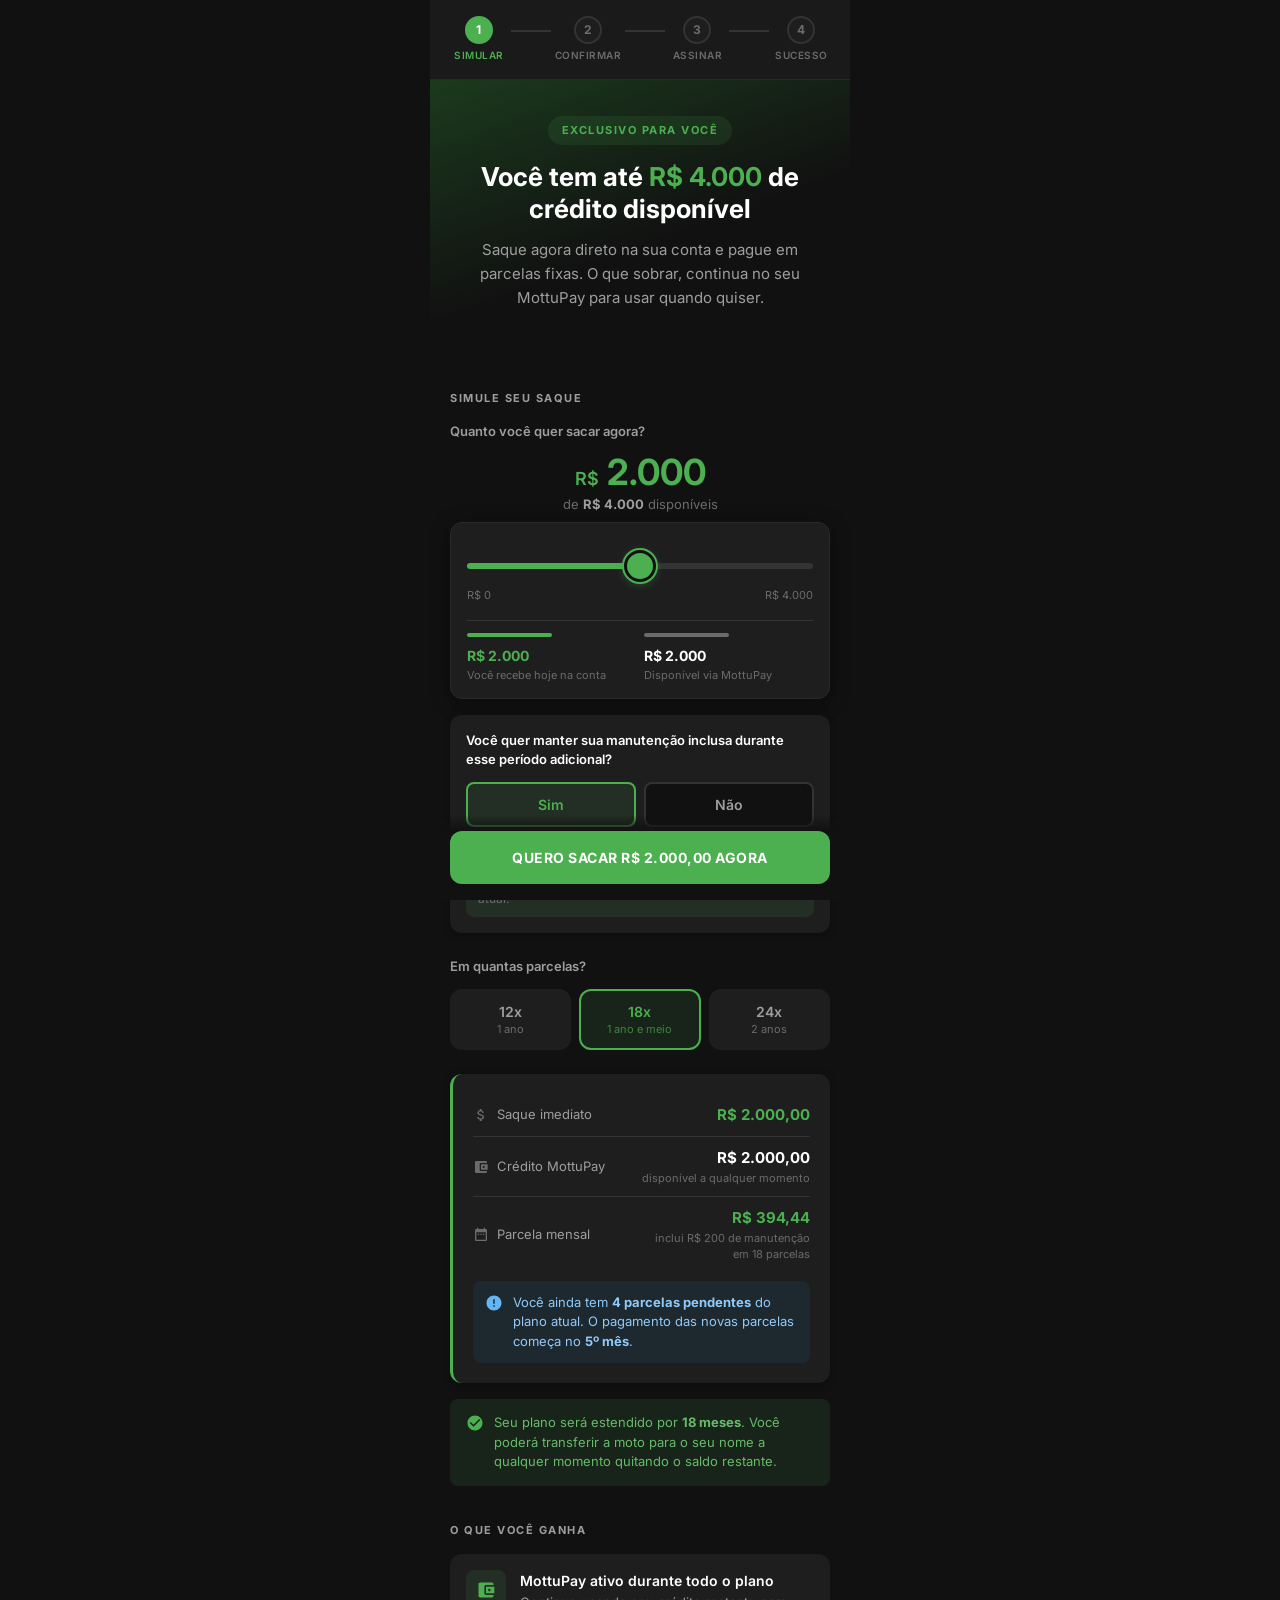
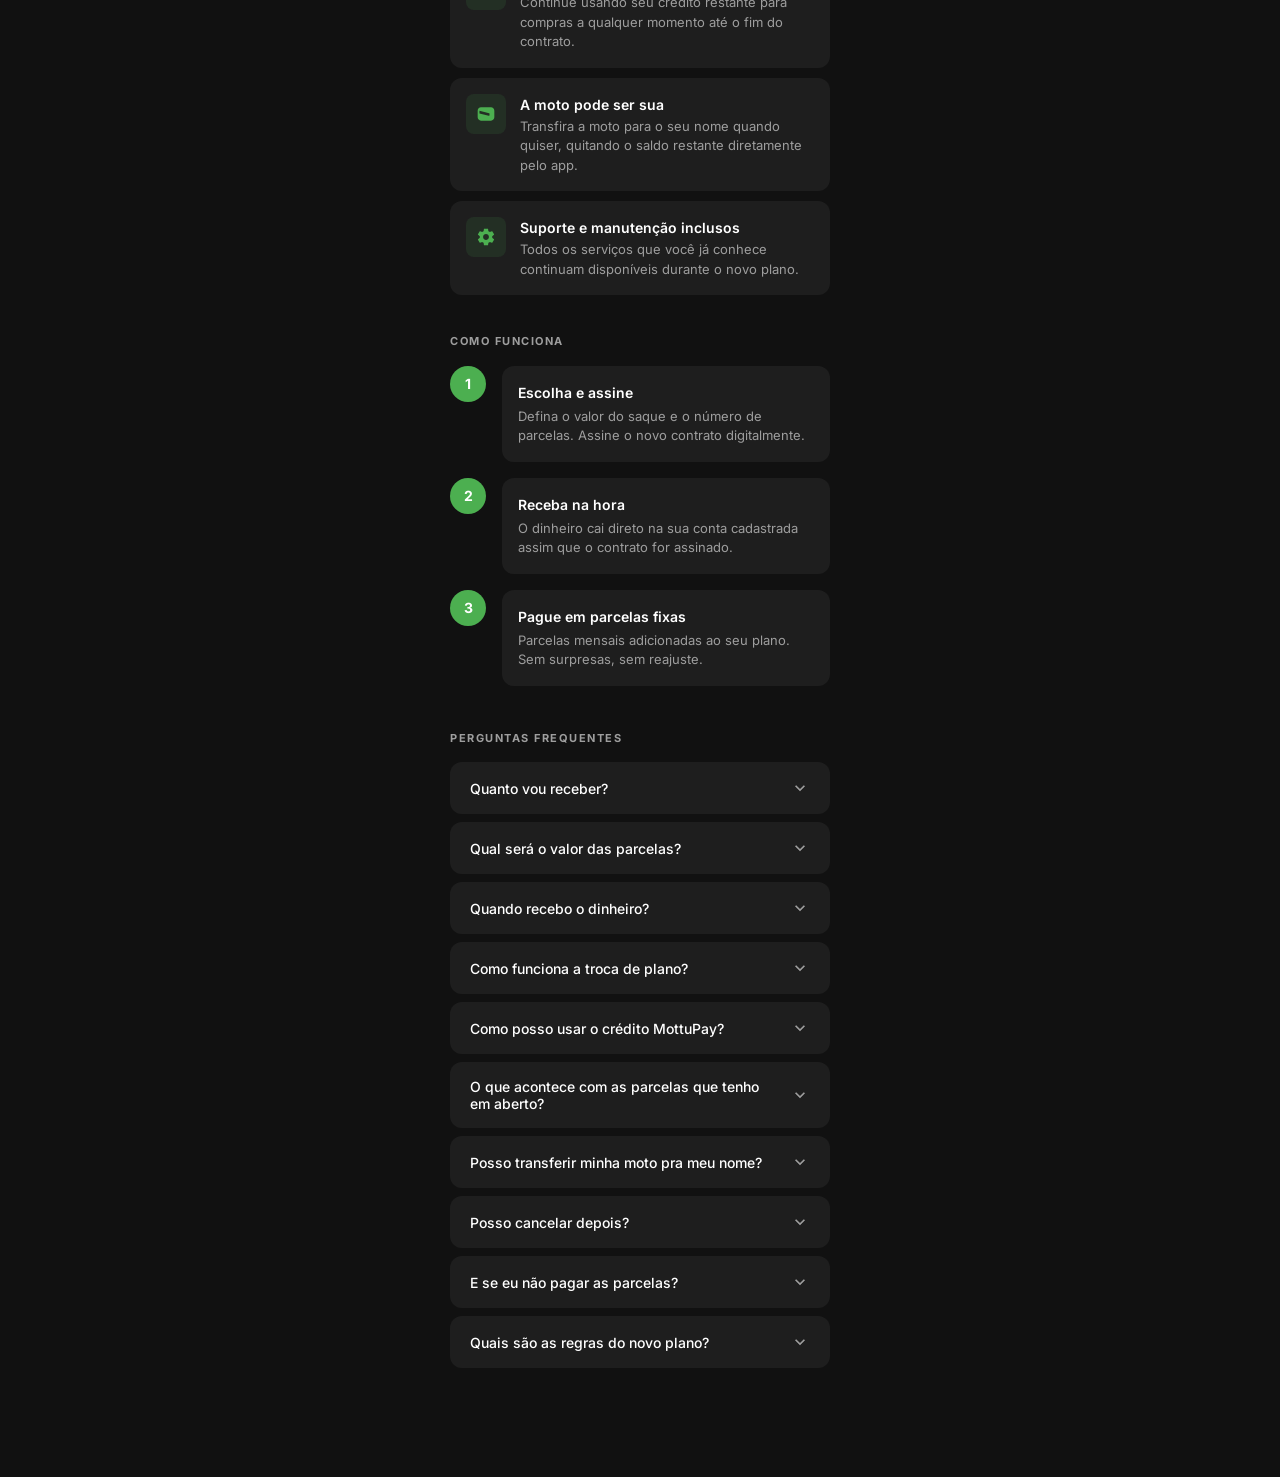
==== index.html @ fb208ec1 "Fix slider: allow up to R$4000, MottuPay floor at R$200 via max() https://claude.ai/code/session_01S" ====
<!DOCTYPE html>
<html lang="pt-BR">
<head>
  <meta charset="UTF-8">
  <meta name="viewport" content="width=device-width, initial-scale=1.0">
  <title>Mottu - Seu crédito disponível</title>
  <link rel="preconnect" href="https://fonts.googleapis.com">
  <link rel="preconnect" href="https://fonts.gstatic.com" crossorigin>
  <link href="https://fonts.googleapis.com/css2?family=Inter:wght@400;500;600;700&display=swap" rel="stylesheet">
  <link rel="stylesheet" href="css/styles.css">
</head>
<body>
  <div class="page-wrapper">

    <!-- Step Indicator -->
    <div class="step-indicator">
      <div class="step-indicator__item step-indicator__item--active">
        <div class="step-indicator__number">1</div>
        <div class="step-indicator__label">Simular</div>
      </div>
      <div class="step-indicator__line"></div>
      <div class="step-indicator__item">
        <div class="step-indicator__number">2</div>
        <div class="step-indicator__label">Confirmar</div>
      </div>
      <div class="step-indicator__line"></div>
      <div class="step-indicator__item">
        <div class="step-indicator__number">3</div>
        <div class="step-indicator__label">Assinar</div>
      </div>
      <div class="step-indicator__line"></div>
      <div class="step-indicator__item">
        <div class="step-indicator__number">4</div>
        <div class="step-indicator__label">Sucesso</div>
      </div>
    </div>

    <!-- Hero -->
    <section class="hero">
      <span class="hero__eyebrow">Exclusivo para você</span>
      <h1 class="hero__title">Você tem até <span class="text-green">R$ 4.000</span> de crédito disponível</h1>
      <p class="hero__subtitle">Saque agora direto na sua conta e pague em parcelas fixas. O que sobrar, continua no seu MottuPay para usar quando quiser.</p>
    </section>

    <!-- Simulator -->
    <section class="simulator">
      <div class="section-label">Simule seu saque</div>

      <!-- Amount Slider -->
      <div class="simulator__label">Quanto você quer sacar agora?</div>
      <div class="simulator__amount-display">
        <span class="simulator__amount-value"><small>R$</small> <span id="amountDisplay">2.000</span></span>
        <div class="simulator__total-credit">de <strong>R$ 4.000</strong> disponíveis</div>
      </div>

      <!-- Slider with shadow card -->
      <div class="slider-card">
        <div class="slider-container">
          <input type="range" class="slider" id="amountSlider" min="0" max="4000" step="100" value="2000">
        </div>
        <div class="slider-labels">
          <span>R$ 0</span>
          <span>R$ 4.000</span>
        </div>

        <!-- Split visualization -->
        <div class="slider-split">
          <div class="slider-split__left" id="sliderSplitLeft">
            <div class="slider-split__bar slider-split__bar--green" id="splitBarLeft" style="width: 50%"></div>
            <div class="slider-split__info">
              <span class="slider-split__value slider-split__value--green" id="splitLeftValue">R$ 2.000</span>
              <span class="slider-split__desc">Você recebe hoje na conta</span>
            </div>
          </div>
          <div class="slider-split__right" id="sliderSplitRight">
            <div class="slider-split__bar slider-split__bar--gray" id="splitBarRight" style="width: 50%"></div>
            <div class="slider-split__info">
              <span class="slider-split__value" id="splitRightValue">R$ 2.000</span>
              <span class="slider-split__desc">Disponível via MottuPay</span>
            </div>
          </div>
        </div>
      </div>

      <!-- Minimum amount warning -->
      <div class="min-amount-warning" id="minAmountWarning" style="display: none;">
        <svg viewBox="0 0 24 24"><path d="M1 21h22L12 2 1 21zm12-3h-2v-2h2v2zm0-4h-2v-4h2v4z"/></svg>
        <span>Você precisa sacar no mínimo R$ 1.000 para utilizar o crédito</span>
      </div>

      <!-- Maintenance Option -->
      <div class="maintenance-option">
        <div class="simulator__label">Você quer manter sua manutenção inclusa durante esse período adicional?</div>
        <div class="maintenance-toggle">
          <button class="maintenance-btn active" id="maintenanceYes" onclick="selectMaintenance(true)">Sim</button>
          <button class="maintenance-btn" id="maintenanceNo" onclick="selectMaintenance(false)">Não</button>
        </div>
        <div class="maintenance-info" id="maintenanceInfo">
          <span class="maintenance-info__cost">+ R$ 200,00/mês</span>
          <span class="maintenance-info__note">A manutenção será cobrada após o término do seu plano atual.</span>
        </div>
      </div>

      <!-- Term Selector -->
      <div class="simulator__label">Em quantas parcelas?</div>
      <div class="term-selector">
        <button class="term-option" data-months="12" onclick="selectTerm(this)">
          12x
          <span>1 ano</span>
        </button>
        <button class="term-option active" data-months="18" onclick="selectTerm(this)">
          18x
          <span>1 ano e meio</span>
        </button>
        <button class="term-option" data-months="24" onclick="selectTerm(this)">
          24x
          <span>2 anos</span>
        </button>
      </div>

      <!-- Result Card -->
      <div class="result-card">
        <div class="result-row">
          <span class="result-row__label">
            <svg viewBox="0 0 24 24"><path d="M11.8 10.9c-2.27-.59-3-1.2-3-2.15 0-1.09 1.01-1.85 2.7-1.85 1.78 0 2.44.85 2.5 2.1h2.21c-.07-1.72-1.12-3.3-3.21-3.81V3h-3v2.16c-1.94.42-3.5 1.68-3.5 3.61 0 2.31 1.91 3.46 4.7 4.13 2.5.6 3 1.48 3 2.41 0 .69-.49 1.79-2.7 1.79-2.06 0-2.87-.92-2.98-2.1h-2.2c.12 2.19 1.76 3.42 3.68 3.83V21h3v-2.15c1.95-.37 3.5-1.5 3.5-3.55 0-2.84-2.43-3.81-4.7-4.4z"/></svg>
            Saque imediato
          </span>
          <span class="result-row__value result-row__value--green" id="resultImmediate">R$ 2.000,00</span>
        </div>
        <div class="result-row">
          <span class="result-row__label">
            <svg viewBox="0 0 24 24"><path d="M21 18v1c0 1.1-.9 2-2 2H5c-1.11 0-2-.9-2-2V5c0-1.1.89-2 2-2h14c1.1 0 2 .9 2 2v1h-9c-1.11 0-2 .9-2 2v8c0 1.1.89 2 2 2h9zm-9-2h10V8H12v8zm4-2.5c-.83 0-1.5-.67-1.5-1.5s.67-1.5 1.5-1.5 1.5.67 1.5 1.5-.67 1.5-1.5 1.5z"/></svg>
            Crédito MottuPay
          </span>
          <span class="result-row__value" id="resultMottuPay">
            R$ 2.000,00
            <span class="result-row__sub">disponível a qualquer momento</span>
          </span>
        </div>
        <div class="result-row">
          <span class="result-row__label">
            <svg viewBox="0 0 24 24"><path d="M19 3h-1V1h-2v2H8V1H6v2H5c-1.1 0-2 .9-2 2v14c0 1.1.9 2 2 2h14c1.1 0 2-.9 2-2V5c0-1.1-.9-2-2-2zm0 16H5V8h14v11zM9 10H7v2h2v-2zm4 0h-2v2h2v-2zm4 0h-2v2h2v-2z"/></svg>
            Parcela mensal
          </span>
          <span class="result-row__value result-row__value--green" id="resultInstallment">
            R$ 144,44
            <span class="result-row__sub" id="resultTermLabel">em 18 parcelas</span>
          </span>
        </div>
        <div class="result-row result-row--info" id="pendingInstallmentsInfo">
          <svg viewBox="0 0 24 24"><path d="M12 2C6.48 2 2 6.48 2 12s4.48 10 10 10 10-4.48 10-10S17.52 2 12 2zm1 15h-2v-2h2v2zm0-4h-2V7h2v6z"/></svg>
          <span>Você ainda tem <strong>4 parcelas pendentes</strong> do plano atual. O pagamento das novas parcelas começa no <strong>5º mês</strong>.</span>
        </div>
      </div>

      <div class="note">
        <svg class="note__icon" viewBox="0 0 24 24"><path d="M12 2C6.48 2 2 6.48 2 12s4.48 10 10 10 10-4.48 10-10S17.52 2 12 2zm-2 15l-5-5 1.41-1.41L10 14.17l7.59-7.59L19 8l-9 9z"/></svg>
        <span class="note__text">Seu plano será estendido por <strong id="noteTermMonths">18 meses</strong>. Você poderá transferir a moto para o seu nome a qualquer momento quitando o saldo restante.</span>
      </div>
    </section>

    <!-- Benefits -->
    <section class="benefits">
      <div class="section-label">O que você ganha</div>

      <div class="benefit-card">
        <div class="benefit-card__icon">
          <svg viewBox="0 0 24 24"><path d="M21 18v1c0 1.1-.9 2-2 2H5c-1.11 0-2-.9-2-2V5c0-1.1.89-2 2-2h14c1.1 0 2 .9 2 2v1h-9c-1.11 0-2 .9-2 2v8c0 1.1.89 2 2 2h9zm-9-2h10V8H12v8zm4-2.5c-.83 0-1.5-.67-1.5-1.5s.67-1.5 1.5-1.5 1.5.67 1.5 1.5-.67 1.5-1.5 1.5z"/></svg>
        </div>
        <div class="benefit-card__text">
          <div class="benefit-card__title">MottuPay ativo durante todo o plano</div>
          <div class="benefit-card__description">Continue usando seu crédito restante para compras a qualquer momento até o fim do contrato.</div>
        </div>
      </div>

      <div class="benefit-card">
        <div class="benefit-card__icon">
          <svg viewBox="0 0 24 24"><path d="M18 4H6C3.79 4 2 5.79 2 8v8c0 2.21 1.79 4 4 4h12c2.21 0 4-1.79 4-4V8c0-2.21-1.79-4-4-4zm-1.86 9.77c-.24.2-.57.28-.88.22L4.15 11.25V8.11l11.53 2.93c.31.08.55.32.62.63s-.02.63-.16.85v.25z"/></svg>
        </div>
        <div class="benefit-card__text">
          <div class="benefit-card__title">A moto pode ser sua</div>
          <div class="benefit-card__description">Transfira a moto para o seu nome quando quiser, quitando o saldo restante diretamente pelo app.</div>
        </div>
      </div>

      <div class="benefit-card">
        <div class="benefit-card__icon">
          <svg viewBox="0 0 24 24"><path d="M19.43 12.98c.04-.32.07-.64.07-.98s-.03-.66-.07-.98l2.11-1.65c.19-.15.24-.42.12-.64l-2-3.46c-.12-.22-.39-.3-.61-.22l-2.49 1c-.52-.4-1.08-.73-1.69-.98l-.38-2.65C14.46 2.18 14.25 2 14 2h-4c-.25 0-.46.18-.49.42l-.38 2.65c-.61.25-1.17.59-1.69.98l-2.49-1c-.23-.09-.49 0-.61.22l-2 3.46c-.13.22-.07.49.12.64l2.11 1.65c-.04.32-.07.65-.07.98s.03.66.07.98l-2.11 1.65c-.19.15-.24.42-.12.64l2 3.46c.12.22.39.3.61.22l2.49-1c.52.4 1.08.73 1.69.98l.38 2.65c.03.24.24.42.49.42h4c.25 0 .46-.18.49-.42l.38-2.65c.61-.25 1.17-.59 1.69-.98l2.49 1c.23.09.49 0 .61-.22l2-3.46c.12-.22.07-.49-.12-.64l-2.11-1.65zM12 15.5c-1.93 0-3.5-1.57-3.5-3.5s1.57-3.5 3.5-3.5 3.5 1.57 3.5 3.5-1.57 3.5-3.5 3.5z"/></svg>
        </div>
        <div class="benefit-card__text">
          <div class="benefit-card__title">Suporte e manutenção inclusos</div>
          <div class="benefit-card__description">Todos os serviços que você já conhece continuam disponíveis durante o novo plano.</div>
        </div>
      </div>
    </section>

    <!-- How it works -->
    <section class="how-it-works">
      <div class="section-label">Como funciona</div>

      <div class="step">
        <div class="step__number">1</div>
        <div class="step__card">
          <div class="step__title">Escolha e assine</div>
          <div class="step__description">Defina o valor do saque e o número de parcelas. Assine o novo contrato digitalmente.</div>
        </div>
      </div>

      <div class="step">
        <div class="step__number">2</div>
        <div class="step__card">
          <div class="step__title">Receba na hora</div>
          <div class="step__description">O dinheiro cai direto na sua conta cadastrada assim que o contrato for assinado.</div>
        </div>
      </div>

      <div class="step">
        <div class="step__number">3</div>
        <div class="step__card">
          <div class="step__title">Pague em parcelas fixas</div>
          <div class="step__description">Parcelas mensais adicionadas ao seu plano. Sem surpresas, sem reajuste.</div>
        </div>
      </div>
    </section>

    <!-- FAQ -->
    <section class="faq">
      <div class="section-label">Perguntas frequentes</div>

      <div class="accordion-item">
        <button class="accordion-item__header" onclick="toggleAccordion(this)">
          <span>Quanto vou receber?</span>
          <svg class="accordion-item__chevron" viewBox="0 0 24 24"><path d="M7.41 8.59L12 13.17l4.59-4.58L18 10l-6 6-6-6z"/></svg>
        </button>
        <div class="accordion-item__body">
          <div class="accordion-item__content">
            O valor que você escolher no simulador acima será depositado imediatamente na sua conta pessoal cadastrada. Além disso, o crédito restante fica disponível no seu MottuPay para você usar quando precisar, até o fim do plano.
          </div>
        </div>
      </div>

      <div class="accordion-item">
        <button class="accordion-item__header" onclick="toggleAccordion(this)">
          <span>Qual será o valor das parcelas?</span>
          <svg class="accordion-item__chevron" viewBox="0 0 24 24"><path d="M7.41 8.59L12 13.17l4.59-4.58L18 10l-6 6-6-6z"/></svg>
        </button>
        <div class="accordion-item__body">
          <div class="accordion-item__content">
            Depende do valor sacado e do prazo escolhido. Para um saque de R$ 1.000, por exemplo:
            <table class="faq-table">
              <tr><td>12 parcelas</td><td>R$ 100,00/mês</td></tr>
              <tr><td>18 parcelas</td><td>R$ 72,22/mês</td></tr>
              <tr><td>24 parcelas</td><td>R$ 58,33/mês</td></tr>
            </table>
            O valor pode aumentar caso você realize compras adicionais pelo MottuPay.
          </div>
        </div>
      </div>

      <div class="accordion-item">
        <button class="accordion-item__header" onclick="toggleAccordion(this)">
          <span>Quando recebo o dinheiro?</span>
          <svg class="accordion-item__chevron" viewBox="0 0 24 24"><path d="M7.41 8.59L12 13.17l4.59-4.58L18 10l-6 6-6-6z"/></svg>
        </button>
        <div class="accordion-item__body">
          <div class="accordion-item__content">
            O valor do saque será depositado imediatamente, assim que você assinar o contrato. O crédito adicional do MottuPay estará disponível para uso conforme você precisar.
          </div>
        </div>
      </div>

      <div class="accordion-item">
        <button class="accordion-item__header" onclick="toggleAccordion(this)">
          <span>Como funciona a troca de plano?</span>
          <svg class="accordion-item__chevron" viewBox="0 0 24 24"><path d="M7.41 8.59L12 13.17l4.59-4.58L18 10l-6 6-6-6z"/></svg>
        </button>
        <div class="accordion-item__body">
          <div class="accordion-item__content">
            O processo tem três etapas: assinatura digital do contrato, depósito imediato do valor na sua conta e extensão automática do prazo do plano. A moto será transferida para o seu nome ao final de todas as parcelas.
          </div>
        </div>
      </div>

      <div class="accordion-item">
        <button class="accordion-item__header" onclick="toggleAccordion(this)">
          <span>Como posso usar o crédito MottuPay?</span>
          <svg class="accordion-item__chevron" viewBox="0 0 24 24"><path d="M7.41 8.59L12 13.17l4.59-4.58L18 10l-6 6-6-6z"/></svg>
        </button>
        <div class="accordion-item__body">
          <div class="accordion-item__content">
            Você poderá utilizar o crédito MottuPay restante após assinar o contrato. Os limites poderão ser ajustados conforme sua capacidade de pagamento.
          </div>
        </div>
      </div>

      <div class="accordion-item">
        <button class="accordion-item__header" onclick="toggleAccordion(this)">
          <span>O que acontece com as parcelas que tenho em aberto?</span>
          <svg class="accordion-item__chevron" viewBox="0 0 24 24"><path d="M7.41 8.59L12 13.17l4.59-4.58L18 10l-6 6-6-6z"/></svg>
        </button>
        <div class="accordion-item__body">
          <div class="accordion-item__content">
            Você ainda tem 4 parcelas em aberto. Os valores da sua parcela não mudam até você pagar essas quatro parcelas, após isso você começará a pagar o valor ilustrado em sua simulação.
          </div>
        </div>
      </div>

      <div class="accordion-item">
        <button class="accordion-item__header" onclick="toggleAccordion(this)">
          <span>Posso transferir minha moto pra meu nome?</span>
          <svg class="accordion-item__chevron" viewBox="0 0 24 24"><path d="M7.41 8.59L12 13.17l4.59-4.58L18 10l-6 6-6-6z"/></svg>
        </button>
        <div class="accordion-item__body">
          <div class="accordion-item__content">
            Depois que você finalizar seu plano, você pode transferir sua moto a qualquer momento, mediante pagamento antecipado de todos os débitos.
          </div>
        </div>
      </div>

      <div class="accordion-item">
        <button class="accordion-item__header" onclick="toggleAccordion(this)">
          <span>Posso cancelar depois?</span>
          <svg class="accordion-item__chevron" viewBox="0 0 24 24"><path d="M7.41 8.59L12 13.17l4.59-4.58L18 10l-6 6-6-6z"/></svg>
        </button>
        <div class="accordion-item__body">
          <div class="accordion-item__content">
            Não. Após receber o crédito, passa a valer a nova duração e formato do contrato.
          </div>
        </div>
      </div>

      <div class="accordion-item">
        <button class="accordion-item__header" onclick="toggleAccordion(this)">
          <span>E se eu não pagar as parcelas?</span>
          <svg class="accordion-item__chevron" viewBox="0 0 24 24"><path d="M7.41 8.59L12 13.17l4.59-4.58L18 10l-6 6-6-6z"/></svg>
        </button>
        <div class="accordion-item__body">
          <div class="accordion-item__content">
            A moto ficará sujeita a recolhimento e rescisão contratual, conforme ocorre em todos os planos.
          </div>
        </div>
      </div>

      <div class="accordion-item">
        <button class="accordion-item__header" onclick="toggleAccordion(this)">
          <span>Quais são as regras do novo plano?</span>
          <svg class="accordion-item__chevron" viewBox="0 0 24 24"><path d="M7.41 8.59L12 13.17l4.59-4.58L18 10l-6 6-6-6z"/></svg>
        </button>
        <div class="accordion-item__body">
          <div class="accordion-item__content">
            O novo plano segue as seguintes regras: pagamento mensal, a moto permanece no nome da Mottu e suporte, manutenção e demais produtos continuam disponíveis mediante aprovação e pagamento.
          </div>
        </div>
      </div>
    </section>

    <!-- Scroll sentinel for detecting bottom -->
    <div id="scrollSentinel" class="scroll-sentinel"></div>

    <!-- Extra space so last FAQ isn't hidden -->
    <div class="spacer-footer"></div>

    <!-- Footer CTA -->
    <div class="page-footer">
      <a href="pages/confirmation.html" class="btn btn--primary btn--disabled" id="ctaButton" onclick="return handleCtaClick(event)">
        Quero sacar R$ 2.000,00 agora
      </a>
    </div>

  </div>

  <script>
    // === Simulator Logic ===
    const MAX_CREDIT = 4000;
    const MIN_CREDIT_REMAINING = 200;
    const MIN_AMOUNT = 1000;
    const MAINTENANCE_COST = 200;

    // Multipliers: total repayment = withdraw * multiplier
    const MULTIPLIERS = { 12: 1.5, 18: 1.75, 24: 2.0 };

    const amountSlider = document.getElementById('amountSlider');
    const amountDisplay = document.getElementById('amountDisplay');
    const resultImmediate = document.getElementById('resultImmediate');
    const resultMottuPay = document.getElementById('resultMottuPay');
    const resultInstallment = document.getElementById('resultInstallment');
    const resultTermLabel = document.getElementById('resultTermLabel');
    const noteTermMonths = document.getElementById('noteTermMonths');
    const ctaButton = document.getElementById('ctaButton');
    const minAmountWarning = document.getElementById('minAmountWarning');
    const splitLeftValue = document.getElementById('splitLeftValue');
    const splitRightValue = document.getElementById('splitRightValue');
    const splitBarLeft = document.getElementById('splitBarLeft');
    const splitBarRight = document.getElementById('splitBarRight');

    let selectedMonths = 18;
    let maintenanceIncluded = true;
    let hasScrolledToBottom = false;

    function formatCurrency(value) {
      return 'R$ ' + value.toLocaleString('pt-BR', {
        minimumFractionDigits: 2,
        maximumFractionDigits: 2
      });
    }

    function formatDisplay(value) {
      return value.toLocaleString('pt-BR');
    }

    function calculateInstallment(amount, months) {
      const multiplier = MULTIPLIERS[months] || 1.75;
      const total = amount * multiplier;
      let installment = total / months;
      if (maintenanceIncluded) {
        installment += MAINTENANCE_COST;
      }
      return installment;
    }

    function updateSimulator() {
      const amount = parseInt(amountSlider.value);
      const remaining = Math.max(MAX_CREDIT - amount, MIN_CREDIT_REMAINING);
      const installment = calculateInstallment(amount, selectedMonths);
      const isBelowMin = amount < MIN_AMOUNT;

      // Update display
      amountDisplay.textContent = formatDisplay(amount);
      resultImmediate.textContent = formatCurrency(amount);

      // Split visualization
      const pctLeft = (amount / MAX_CREDIT) * 100;
      const pctRight = 100 - pctLeft;
      splitBarLeft.style.width = pctLeft + '%';
      splitBarRight.style.width = pctRight + '%';
      splitLeftValue.textContent = 'R$ ' + formatDisplay(amount);
      splitRightValue.textContent = 'R$ ' + formatDisplay(remaining);

      // MottuPay remaining
      if (remaining > 0) {
        resultMottuPay.innerHTML = formatCurrency(remaining) +
          '<span class="result-row__sub">disponível a qualquer momento</span>';
      } else {
        resultMottuPay.innerHTML = '—' +
          '<span class="result-row__sub">todo o crédito será sacado</span>';
      }

      // Installment
      if (amount > 0) {
        resultInstallment.innerHTML = formatCurrency(installment) +
          (maintenanceIncluded ? '<span class="result-row__sub">inclui R$ 200 de manutenção</span>' : '') +
          '<span class="result-row__sub" id="resultTermLabel">em ' + selectedMonths + ' parcelas</span>';
      } else {
        resultInstallment.innerHTML = '—' +
          '<span class="result-row__sub">selecione um valor acima</span>';
      }

      // Note
      noteTermMonths.textContent = selectedMonths + ' meses';

      // Minimum warning & CTA state
      if (isBelowMin) {
        minAmountWarning.style.display = 'flex';
        ctaButton.classList.add('btn--disabled');
        ctaButton.textContent = 'Quero sacar R$ ' + formatDisplay(amount) + ',00 agora';
      } else {
        minAmountWarning.style.display = 'none';
        ctaButton.textContent = 'Quero sacar ' + formatCurrency(amount) + ' agora';
        updateCtaState();
      }

      // Update slider track fill
      const pct = (amount / MAX_CREDIT) * 100;
      amountSlider.style.background =
        'linear-gradient(to right, #4CAF50 0%, #4CAF50 ' + pct + '%, #333 ' + pct + '%, #333 100%)';
    }

    function updateCtaState() {
      const amount = parseInt(amountSlider.value);
      if (amount < MIN_AMOUNT) {
        ctaButton.classList.add('btn--disabled');
      } else if (!hasScrolledToBottom) {
        ctaButton.classList.add('btn--disabled');
      } else {
        ctaButton.classList.remove('btn--disabled');
      }
    }

    function handleCtaClick(e) {
      if (ctaButton.classList.contains('btn--disabled')) {
        e.preventDefault();
        return false;
      }
      return true;
    }

    function selectMaintenance(yes) {
      maintenanceIncluded = yes;
      document.getElementById('maintenanceYes').classList.toggle('active', yes);
      document.getElementById('maintenanceNo').classList.toggle('active', !yes);
      document.getElementById('maintenanceInfo').style.display = yes ? 'flex' : 'none';
      updateSimulator();
    }

    function selectTerm(btn) {
      document.querySelectorAll('.term-option').forEach(function(el) {
        el.classList.remove('active');
      });
      btn.classList.add('active');
      selectedMonths = parseInt(btn.dataset.months);
      updateSimulator();
    }

    function toggleAccordion(btn) {
      var item = btn.parentElement;
      document.querySelectorAll('.accordion-item.active').forEach(function(el) {
        if (el !== item) el.classList.remove('active');
      });
      item.classList.toggle('active');
    }

    // Scroll detection - enable CTA when user scrolls to bottom
    var scrollSentinel = document.getElementById('scrollSentinel');
    var observer = new IntersectionObserver(function(entries) {
      entries.forEach(function(entry) {
        if (entry.isIntersecting) {
          hasScrolledToBottom = true;
          updateCtaState();
        }
      });
    }, { threshold: 0.1 });
    observer.observe(scrollSentinel);

    // Init
    amountSlider.addEventListener('input', updateSimulator);
    updateSimulator();
  </script>
</body>
</html>
---- css/styles.css ----
/* ============================================
   ABL (Asset-Based Loan) - Shared Styles
   Mottu Design System
   ============================================ */

/* === Reset & Base === */
*, *::before, *::after {
  margin: 0;
  padding: 0;
  box-sizing: border-box;
}

:root {
  --color-bg: #111111;
  --color-surface: #1a1a1a;
  --color-card: #1e1e1e;
  --color-card-hover: #252525;
  --color-green: #4CAF50;
  --color-green-dark: #388E3C;
  --color-green-light: #66BB6A;
  --color-green-bg: rgba(76, 175, 80, 0.12);
  --color-text-primary: #FFFFFF;
  --color-text-secondary: #9E9E9E;
  --color-text-muted: #6B6B6B;
  --color-border: #2a2a2a;
  --color-divider: #333333;
  --color-danger: #CF6679;
  --color-warning: #FF9800;
  --font-family: 'Inter', -apple-system, BlinkMacSystemFont, 'Segoe UI', Roboto, sans-serif;
  --radius-sm: 8px;
  --radius-md: 12px;
  --radius-lg: 16px;
  --radius-full: 50%;
  --shadow: 0 2px 8px rgba(0, 0, 0, 0.3);
  --shadow-lg: 0 4px 20px rgba(0, 0, 0, 0.4);
  --max-width: 420px;
}

html {
  font-size: 16px;
  -webkit-text-size-adjust: 100%;
}

body {
  font-family: var(--font-family);
  background-color: var(--color-bg);
  color: var(--color-text-primary);
  line-height: 1.5;
  min-height: 100vh;
  -webkit-font-smoothing: antialiased;
  -moz-osx-font-smoothing: grayscale;
}

/* === Layout === */
.page-wrapper {
  max-width: var(--max-width);
  margin: 0 auto;
  min-height: 100vh;
  display: flex;
  flex-direction: column;
  position: relative;
  background-color: var(--color-bg);
}

.page-content {
  flex: 1;
  padding: 0 20px 120px 20px;
}

.page-content--centered {
  display: flex;
  flex-direction: column;
  align-items: center;
  text-align: center;
}

/* === Step Indicator (replaces dev nav) === */
.step-indicator {
  display: flex;
  align-items: center;
  justify-content: center;
  padding: 16px 20px;
  background-color: var(--color-surface);
  border-bottom: 1px solid var(--color-border);
  gap: 0;
}

.step-indicator__item {
  display: flex;
  flex-direction: column;
  align-items: center;
  gap: 4px;
  min-width: 56px;
}

.step-indicator__number {
  width: 28px;
  height: 28px;
  border-radius: var(--radius-full);
  display: flex;
  align-items: center;
  justify-content: center;
  font-size: 0.75rem;
  font-weight: 700;
  background-color: var(--color-card);
  color: var(--color-text-muted);
  border: 2px solid var(--color-divider);
  transition: all 0.3s;
}

.step-indicator__item--active .step-indicator__number {
  background-color: var(--color-green);
  color: #FFFFFF;
  border-color: var(--color-green);
}

.step-indicator__item--completed .step-indicator__number {
  background-color: var(--color-green-dark);
  color: #FFFFFF;
  border-color: var(--color-green-dark);
}

.step-indicator__label {
  font-size: 0.625rem;
  font-weight: 600;
  text-transform: uppercase;
  letter-spacing: 0.5px;
  color: var(--color-text-muted);
}

.step-indicator__item--active .step-indicator__label {
  color: var(--color-green);
}

.step-indicator__item--completed .step-indicator__label {
  color: var(--color-green-dark);
}

.step-indicator__line {
  flex: 1;
  height: 2px;
  background-color: var(--color-divider);
  margin: 0 4px;
  margin-bottom: 18px;
  max-width: 40px;
}

.step-indicator__line--completed {
  background-color: var(--color-green-dark);
}

/* === Header Banner === */
.header-banner {
  background: linear-gradient(135deg, var(--color-green-dark), var(--color-green));
  padding: 32px 20px 28px;
  text-align: center;
  position: relative;
  overflow: hidden;
}

.header-banner::before {
  content: '';
  position: absolute;
  top: -30%;
  right: -20%;
  width: 200px;
  height: 200px;
  background: rgba(255, 255, 255, 0.06);
  border-radius: var(--radius-full);
}

.header-banner__icon {
  width: 56px;
  height: 56px;
  margin: 0 auto 12px;
}

.header-banner__icon svg {
  width: 100%;
  height: 100%;
  fill: #FFFFFF;
}

/* === Typography === */
.title {
  font-size: 1.375rem;
  font-weight: 700;
  line-height: 1.3;
  margin-bottom: 12px;
}

.title--center {
  text-align: center;
}

.subtitle {
  font-size: 0.9375rem;
  color: var(--color-text-secondary);
  line-height: 1.6;
  margin-bottom: 20px;
}

.subtitle--center {
  text-align: center;
}

.text-green {
  color: var(--color-green);
}

.text-bold {
  font-weight: 700;
}

.section-label {
  font-size: 0.6875rem;
  font-weight: 700;
  letter-spacing: 1.5px;
  text-transform: uppercase;
  color: var(--color-text-secondary);
  margin-bottom: 16px;
  margin-top: 28px;
}

/* === Cards === */
.card {
  background-color: var(--color-card);
  border-radius: var(--radius-md);
  padding: 20px;
  margin-bottom: 16px;
  box-shadow: var(--shadow);
}

.card--accent {
  border-left: 3px solid var(--color-green);
}

.card__title {
  font-size: 0.6875rem;
  font-weight: 700;
  letter-spacing: 1.5px;
  text-transform: uppercase;
  color: var(--color-green);
  margin-bottom: 16px;
}

/* === Card Rows (icon + text) === */
.card-row {
  display: flex;
  align-items: flex-start;
  gap: 14px;
  padding: 12px 0;
}

.card-row + .card-row {
  border-top: 1px solid var(--color-divider);
}

.card-row__icon {
  width: 36px;
  height: 36px;
  min-width: 36px;
  background-color: var(--color-green-bg);
  border-radius: var(--radius-sm);
  display: flex;
  align-items: center;
  justify-content: center;
}

.card-row__icon svg {
  width: 18px;
  height: 18px;
  fill: var(--color-green);
}

.card-row__text {
  flex: 1;
}

.card-row__label {
  font-size: 0.75rem;
  font-weight: 600;
  text-transform: uppercase;
  letter-spacing: 0.5px;
  color: var(--color-text-secondary);
  margin-bottom: 2px;
}

.card-row__value {
  font-size: 0.9375rem;
  font-weight: 600;
  color: var(--color-text-primary);
}

.card-row__value--large {
  font-size: 1.5rem;
  font-weight: 700;
  color: var(--color-green);
}

/* === Accordion / FAQ === */
.accordion-item {
  background-color: var(--color-card);
  border-radius: var(--radius-md);
  margin-bottom: 8px;
  overflow: hidden;
}

.accordion-item__header {
  width: 100%;
  background: none;
  border: none;
  color: var(--color-text-primary);
  font-family: var(--font-family);
  font-size: 0.875rem;
  font-weight: 500;
  padding: 16px 20px;
  text-align: left;
  cursor: pointer;
  display: flex;
  align-items: center;
  justify-content: space-between;
  transition: background-color 0.2s;
}

.accordion-item__header:hover {
  background-color: var(--color-card-hover);
}

.accordion-item__chevron {
  width: 20px;
  height: 20px;
  fill: var(--color-text-secondary);
  transition: transform 0.3s;
  flex-shrink: 0;
  margin-left: 12px;
}

.accordion-item.active .accordion-item__chevron {
  transform: rotate(180deg);
}

.accordion-item__body {
  max-height: 0;
  overflow: hidden;
  transition: max-height 0.3s ease;
}

.accordion-item.active .accordion-item__body {
  max-height: 300px;
}

.accordion-item__content {
  padding: 0 20px 16px;
  font-size: 0.8125rem;
  color: var(--color-text-secondary);
  line-height: 1.6;
}

/* === Steps === */
.step {
  display: flex;
  gap: 16px;
  margin-bottom: 16px;
  align-items: flex-start;
}

.step__number {
  width: 36px;
  height: 36px;
  min-width: 36px;
  background-color: var(--color-green);
  border-radius: var(--radius-full);
  display: flex;
  align-items: center;
  justify-content: center;
  font-size: 0.875rem;
  font-weight: 700;
  color: #FFFFFF;
}

.step__card {
  flex: 1;
  background-color: var(--color-card);
  border-radius: var(--radius-md);
  padding: 16px;
}

.step__title {
  font-size: 0.875rem;
  font-weight: 600;
  color: var(--color-text-primary);
  margin-bottom: 4px;
}

.step__description {
  font-size: 0.8125rem;
  color: var(--color-text-secondary);
  line-height: 1.5;
}

/* === Timeline === */
.timeline {
  position: relative;
  padding-left: 18px;
}

.timeline::before {
  content: '';
  position: absolute;
  left: 17px;
  top: 36px;
  bottom: 36px;
  width: 2px;
  background-color: var(--color-divider);
}

.timeline-item {
  display: flex;
  align-items: center;
  gap: 16px;
  padding: 12px 0;
  position: relative;
}

.timeline-item__icon {
  width: 36px;
  height: 36px;
  min-width: 36px;
  border-radius: var(--radius-full);
  display: flex;
  align-items: center;
  justify-content: center;
  z-index: 1;
}

.timeline-item__icon--active {
  background-color: var(--color-green);
}

.timeline-item__icon--pending {
  background-color: var(--color-card);
  border: 2px solid var(--color-divider);
}

.timeline-item__icon svg {
  width: 18px;
  height: 18px;
  fill: #FFFFFF;
}

.timeline-item__text {
  font-size: 0.8125rem;
  font-weight: 600;
  text-transform: uppercase;
  letter-spacing: 0.5px;
  color: var(--color-text-primary);
}

.timeline-item--pending .timeline-item__text {
  color: var(--color-text-secondary);
}

/* === Hero Icon (centered) === */
.hero-icon {
  width: 80px;
  height: 80px;
  margin: 40px auto 24px;
  background-color: var(--color-green-bg);
  border-radius: var(--radius-full);
  display: flex;
  align-items: center;
  justify-content: center;
}

.hero-icon svg {
  width: 40px;
  height: 40px;
  fill: var(--color-green);
}

/* === Note / Callout === */
.note {
  display: flex;
  align-items: flex-start;
  gap: 10px;
  padding: 14px 16px;
  background-color: var(--color-green-bg);
  border-radius: var(--radius-sm);
  margin-top: 16px;
}

.note__icon {
  min-width: 18px;
  width: 18px;
  height: 18px;
  fill: var(--color-green);
  margin-top: 1px;
}

.note__text {
  font-size: 0.8125rem;
  color: var(--color-green-light);
  line-height: 1.5;
}

/* === Disclaimer === */
.disclaimer {
  font-size: 0.75rem;
  color: var(--color-text-muted);
  line-height: 1.6;
  margin-top: 24px;
  padding: 0 4px;
}

/* === Buttons === */
.btn {
  display: flex;
  align-items: center;
  justify-content: center;
  gap: 8px;
  width: 100%;
  padding: 16px 24px;
  border: none;
  border-radius: var(--radius-md);
  font-family: var(--font-family);
  font-size: 0.875rem;
  font-weight: 700;
  letter-spacing: 0.5px;
  text-transform: uppercase;
  text-decoration: none;
  cursor: pointer;
  transition: all 0.2s;
}

.btn--primary {
  background-color: var(--color-green);
  color: #FFFFFF;
}

.btn--primary:hover {
  background-color: var(--color-green-dark);
}

.btn--primary:active {
  transform: scale(0.98);
}

.btn--primary.btn--disabled {
  background-color: #2a2a2a;
  color: var(--color-text-muted);
  cursor: not-allowed;
  pointer-events: auto;
}

.btn--primary.btn--disabled:hover {
  background-color: #2a2a2a;
}

.btn--primary.btn--disabled:active {
  transform: none;
}

.btn--ghost {
  background: none;
  color: var(--color-text-secondary);
}

.btn--ghost:hover {
  color: var(--color-text-primary);
}

.btn svg {
  width: 18px;
  height: 18px;
  fill: currentColor;
}

/* === Back Button === */
.back-btn {
  display: inline-flex;
  align-items: center;
  gap: 4px;
  background: none;
  border: none;
  color: var(--color-text-secondary);
  font-family: var(--font-family);
  font-size: 0.8125rem;
  font-weight: 500;
  cursor: pointer;
  padding: 8px 0;
  text-decoration: none;
  transition: color 0.2s;
}

.back-btn:hover {
  color: var(--color-text-primary);
}

.back-btn svg {
  width: 18px;
  height: 18px;
  fill: currentColor;
}

/* === Footer (sticky bottom) === */
.page-footer {
  position: fixed;
  bottom: 0;
  left: 50%;
  transform: translateX(-50%);
  width: 100%;
  max-width: var(--max-width);
  padding: 16px 20px;
  padding-bottom: max(16px, env(safe-area-inset-bottom));
  background: linear-gradient(transparent, var(--color-bg) 20%);
  z-index: 100;
}

.page-footer .btn + .btn {
  margin-top: 8px;
}

/* === Spacer for footer so content isn't hidden === */
.spacer-footer {
  height: 100px;
}

.scroll-sentinel {
  height: 1px;
  width: 100%;
}

/* === Divider === */
.divider {
  height: 1px;
  background-color: var(--color-divider);
  margin: 4px 0;
}

/* === Spacer === */
.spacer-sm { height: 8px; }
.spacer-md { height: 16px; }
.spacer-lg { height: 24px; }
.spacer-xl { height: 32px; }

/* === Landing Page: Hero === */
.hero {
  background: linear-gradient(160deg, #1b3a1d 0%, var(--color-bg) 60%);
  padding: 36px 20px 24px;
  text-align: center;
}

.hero__eyebrow {
  display: inline-block;
  font-size: 0.6875rem;
  font-weight: 700;
  letter-spacing: 1.5px;
  text-transform: uppercase;
  color: var(--color-green);
  background-color: var(--color-green-bg);
  padding: 6px 14px;
  border-radius: 20px;
  margin-bottom: 16px;
}

.hero__title {
  font-size: 1.625rem;
  font-weight: 700;
  line-height: 1.25;
  margin-bottom: 12px;
  color: var(--color-text-primary);
}

.hero__subtitle {
  font-size: 0.9375rem;
  color: var(--color-text-secondary);
  line-height: 1.6;
}

/* === Landing Page: Simulator === */
.simulator {
  padding: 0 20px;
  margin-top: 28px;
}

.simulator__label {
  font-size: 0.8125rem;
  font-weight: 600;
  color: var(--color-text-secondary);
  margin-bottom: 12px;
}

.simulator__amount-display {
  text-align: center;
  margin-bottom: 8px;
}

.simulator__amount-value {
  font-size: 2.25rem;
  font-weight: 700;
  color: var(--color-green);
  line-height: 1;
}

.simulator__amount-value small {
  font-size: 1.125rem;
  font-weight: 600;
}

.simulator__total-credit {
  font-size: 0.8125rem;
  color: var(--color-text-muted);
  margin-top: 4px;
}

.simulator__total-credit strong {
  color: var(--color-text-secondary);
}

/* === Slider Card (shadow wrapper) === */
.slider-card {
  background-color: var(--color-card);
  border-radius: var(--radius-md);
  padding: 20px 16px 16px;
  box-shadow: var(--shadow-lg);
  margin-bottom: 16px;
  border: 1px solid var(--color-border);
}

/* Range Slider */
.slider-container {
  position: relative;
  padding: 8px 0;
  margin-bottom: 4px;
}

.slider {
  -webkit-appearance: none;
  appearance: none;
  width: 100%;
  height: 6px;
  border-radius: 3px;
  background: var(--color-divider);
  outline: none;
}

.slider::-webkit-slider-thumb {
  -webkit-appearance: none;
  appearance: none;
  width: 32px;
  height: 32px;
  border-radius: 50%;
  background: var(--color-green);
  cursor: pointer;
  border: 3px solid var(--color-bg);
  box-shadow: 0 0 0 2px var(--color-green), 0 2px 8px rgba(76, 175, 80, 0.4);
  transition: box-shadow 0.2s;
  position: relative;
}

.slider::-webkit-slider-thumb:active {
  box-shadow: 0 0 0 3px var(--color-green), 0 2px 12px rgba(76, 175, 80, 0.6);
}

.slider::-moz-range-thumb {
  width: 32px;
  height: 32px;
  border-radius: 50%;
  background: var(--color-green);
  cursor: pointer;
  border: 3px solid var(--color-bg);
  box-shadow: 0 0 0 2px var(--color-green), 0 2px 8px rgba(76, 175, 80, 0.4);
}

.slider-labels {
  display: flex;
  justify-content: space-between;
  font-size: 0.6875rem;
  color: var(--color-text-muted);
  margin-bottom: 16px;
}

/* === Slider Split Visualization === */
.slider-split {
  display: flex;
  gap: 8px;
  padding-top: 12px;
  border-top: 1px solid var(--color-divider);
}

.slider-split__left,
.slider-split__right {
  flex: 1;
  min-width: 0;
}

.slider-split__bar {
  height: 4px;
  border-radius: 2px;
  margin-bottom: 8px;
  transition: width 0.2s ease;
}

.slider-split__bar--green {
  background-color: var(--color-green);
}

.slider-split__bar--gray {
  background-color: var(--color-text-muted);
}

.slider-split__info {
  display: flex;
  flex-direction: column;
  gap: 2px;
}

.slider-split__value {
  font-size: 0.875rem;
  font-weight: 700;
  color: var(--color-text-primary);
}

.slider-split__value--green {
  color: var(--color-green);
}

.slider-split__desc {
  font-size: 0.6875rem;
  color: var(--color-text-muted);
  line-height: 1.3;
}

/* === Minimum Amount Warning === */
.min-amount-warning {
  display: flex;
  align-items: center;
  gap: 10px;
  padding: 12px 16px;
  background-color: rgba(255, 152, 0, 0.12);
  border-radius: var(--radius-sm);
  margin-bottom: 16px;
  border: 1px solid rgba(255, 152, 0, 0.3);
}

.min-amount-warning svg {
  min-width: 20px;
  width: 20px;
  height: 20px;
  fill: var(--color-warning);
}

.min-amount-warning span {
  font-size: 0.8125rem;
  color: var(--color-warning);
  line-height: 1.4;
}

/* === Maintenance Option === */
.maintenance-option {
  margin-bottom: 24px;
  padding: 16px;
  background-color: var(--color-card);
  border-radius: var(--radius-md);
  box-shadow: var(--shadow);
}

.maintenance-option .simulator__label {
  margin-bottom: 12px;
  color: var(--color-text-primary);
  font-size: 0.8125rem;
}

.maintenance-toggle {
  display: flex;
  gap: 8px;
  margin-bottom: 12px;
}

.maintenance-btn {
  flex: 1;
  padding: 12px;
  border: 2px solid var(--color-divider);
  border-radius: var(--radius-sm);
  background-color: var(--color-bg);
  color: var(--color-text-secondary);
  font-family: var(--font-family);
  font-size: 0.875rem;
  font-weight: 600;
  cursor: pointer;
  transition: all 0.2s;
  text-align: center;
}

.maintenance-btn:hover {
  border-color: var(--color-text-muted);
}

.maintenance-btn.active {
  border-color: var(--color-green);
  color: var(--color-green);
  background-color: var(--color-green-bg);
}

.maintenance-info {
  display: flex;
  flex-direction: column;
  gap: 4px;
  padding: 10px 12px;
  background-color: var(--color-green-bg);
  border-radius: var(--radius-sm);
}

.maintenance-info__cost {
  font-size: 0.875rem;
  font-weight: 700;
  color: var(--color-green);
}

.maintenance-info__note {
  font-size: 0.75rem;
  color: var(--color-text-muted);
  line-height: 1.4;
}

/* Term Selector */
.term-selector {
  display: flex;
  gap: 8px;
  margin-bottom: 24px;
}

.term-option {
  flex: 1;
  padding: 12px 8px;
  background-color: var(--color-card);
  border: 2px solid transparent;
  border-radius: var(--radius-md);
  color: var(--color-text-secondary);
  font-family: var(--font-family);
  font-size: 0.875rem;
  font-weight: 600;
  text-align: center;
  cursor: pointer;
  transition: all 0.2s;
}

.term-option:hover {
  background-color: var(--color-card-hover);
}

.term-option.active {
  border-color: var(--color-green);
  color: var(--color-green);
  background-color: var(--color-green-bg);
}

.term-option span {
  display: block;
  font-size: 0.6875rem;
  font-weight: 400;
  color: var(--color-text-muted);
  margin-top: 2px;
}

.term-option.active span {
  color: var(--color-green);
  opacity: 0.7;
}

/* Results Card */
.result-card {
  background-color: var(--color-card);
  border-radius: var(--radius-md);
  border-left: 3px solid var(--color-green);
  padding: 20px;
  margin-bottom: 8px;
  box-shadow: var(--shadow);
}

.result-row {
  display: flex;
  justify-content: space-between;
  align-items: center;
  padding: 10px 0;
}

.result-row + .result-row {
  border-top: 1px solid var(--color-divider);
}

.result-row--info {
  display: flex;
  align-items: flex-start;
  gap: 10px;
  padding: 12px;
  margin-top: 8px;
  background-color: rgba(33, 150, 243, 0.08);
  border-radius: var(--radius-sm);
  border-top: none !important;
}

.result-row--info svg {
  min-width: 18px;
  width: 18px;
  height: 18px;
  fill: #64B5F6;
  margin-top: 1px;
}

.result-row--info span {
  font-size: 0.8125rem;
  color: #90CAF9;
  line-height: 1.5;
}

.result-row__label {
  font-size: 0.8125rem;
  color: var(--color-text-secondary);
  display: flex;
  align-items: center;
  gap: 8px;
}

.result-row__label svg {
  width: 16px;
  height: 16px;
  fill: var(--color-text-muted);
  flex-shrink: 0;
}

.result-row__value {
  font-size: 0.9375rem;
  font-weight: 700;
  color: var(--color-text-primary);
  text-align: right;
}

.result-row__value--green {
  color: var(--color-green);
}

.result-row__sub {
  font-size: 0.6875rem;
  font-weight: 400;
  color: var(--color-text-muted);
  display: block;
}

/* === Landing Page: Benefits === */
.benefits {
  padding: 0 20px;
  margin-top: 8px;
}

.benefit-card {
  display: flex;
  align-items: flex-start;
  gap: 14px;
  background-color: var(--color-card);
  border-radius: var(--radius-md);
  padding: 16px;
  margin-bottom: 10px;
}

.benefit-card__icon {
  width: 40px;
  height: 40px;
  min-width: 40px;
  background-color: var(--color-green-bg);
  border-radius: var(--radius-sm);
  display: flex;
  align-items: center;
  justify-content: center;
}

.benefit-card__icon svg {
  width: 20px;
  height: 20px;
  fill: var(--color-green);
}

.benefit-card__text {
  flex: 1;
}

.benefit-card__title {
  font-size: 0.875rem;
  font-weight: 600;
  color: var(--color-text-primary);
  margin-bottom: 2px;
}

.benefit-card__description {
  font-size: 0.8125rem;
  color: var(--color-text-secondary);
  line-height: 1.5;
}

/* === Landing Page: How it works === */
.how-it-works {
  padding: 0 20px;
}

/* === Landing Page: FAQ === */
.faq {
  padding: 0 20px;
}

.faq-table {
  width: 100%;
  border-collapse: collapse;
  margin: 8px 0;
}

.faq-table td {
  padding: 6px 0;
  font-size: 0.8125rem;
  color: var(--color-text-secondary);
  line-height: 1.5;
  vertical-align: top;
}

.faq-table td:first-child {
  font-weight: 600;
  color: var(--color-text-primary);
  white-space: nowrap;
  padding-right: 16px;
}

/* === Responsive === */
@media (max-width: 480px) {
  .page-content {
    padding: 0 16px 120px 16px;
  }

  .header-banner {
    padding: 28px 16px 24px;
  }

  .page-footer {
    padding: 12px 16px;
  }

  .hero {
    padding: 28px 16px 20px;
  }

  .simulator,
  .benefits,
  .how-it-works,
  .faq {
    padding: 0 16px;
  }

  .step-indicator {
    padding: 12px 16px;
  }
}
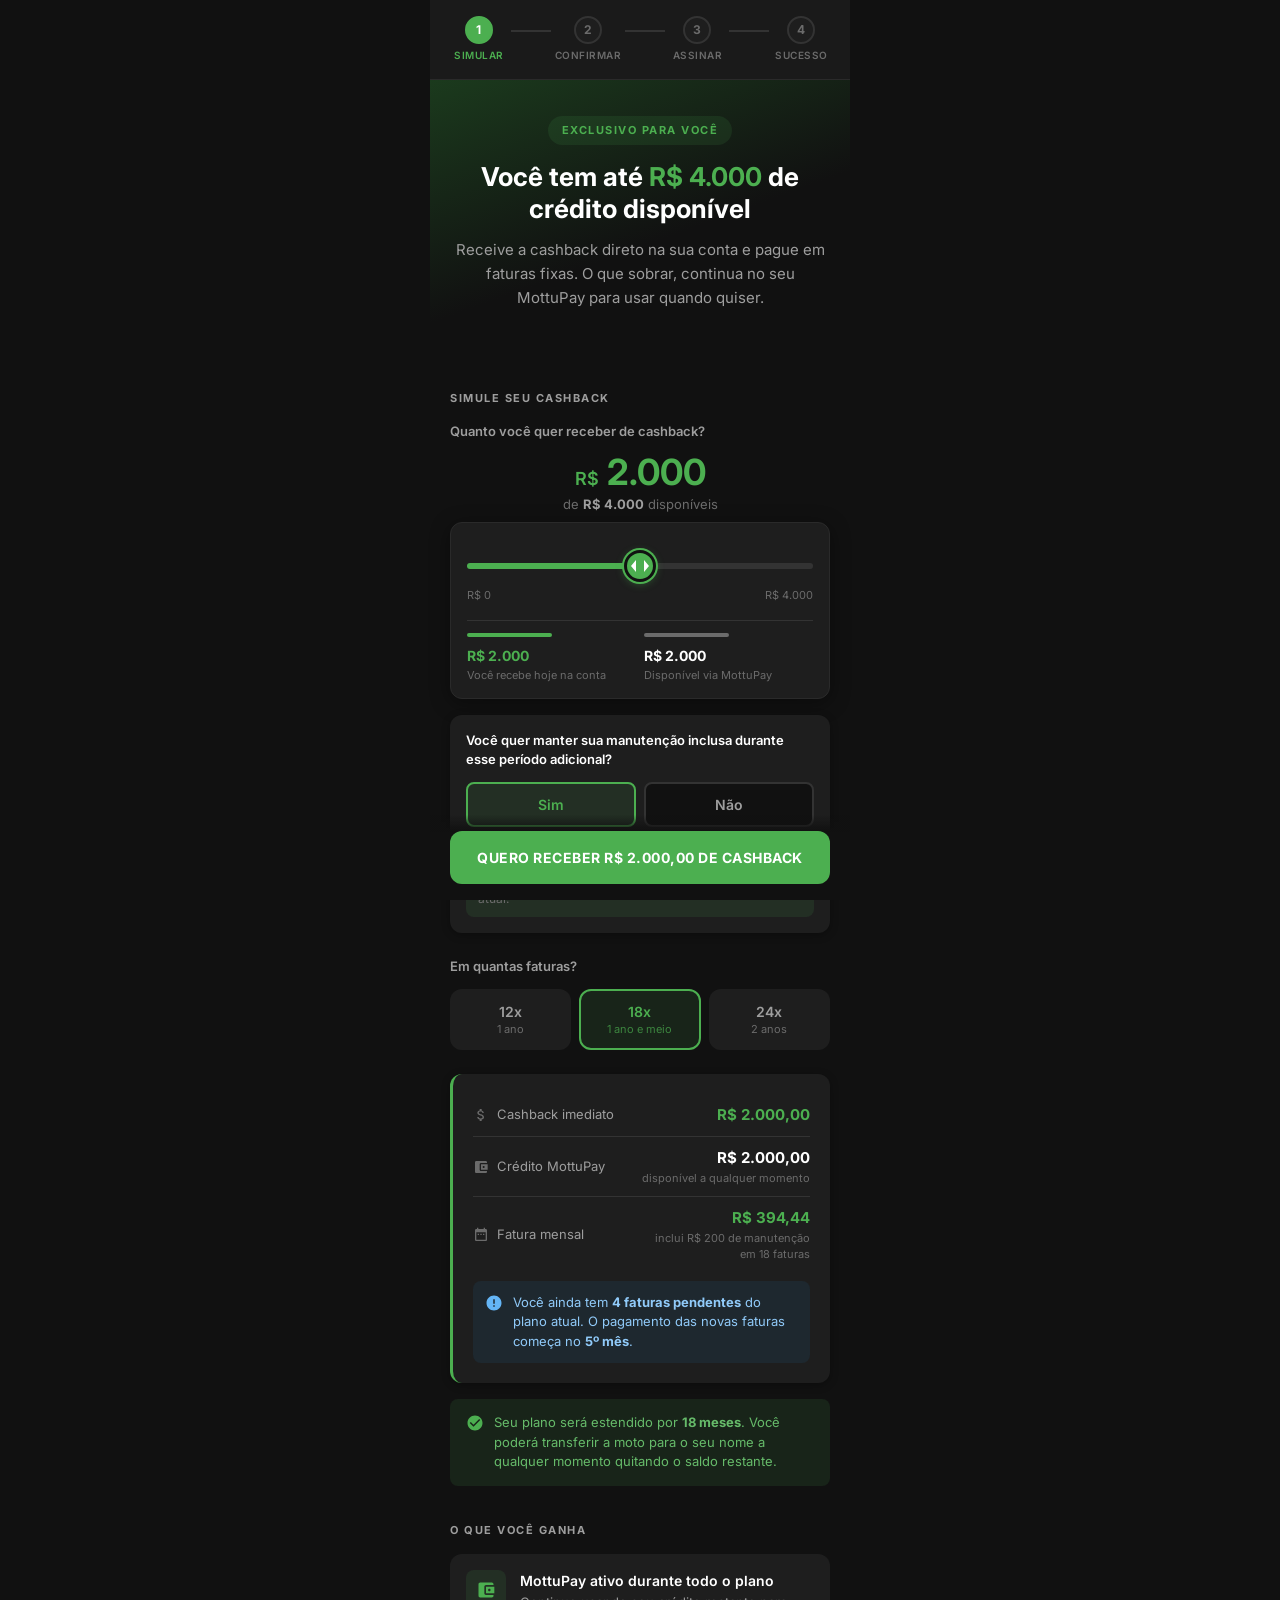
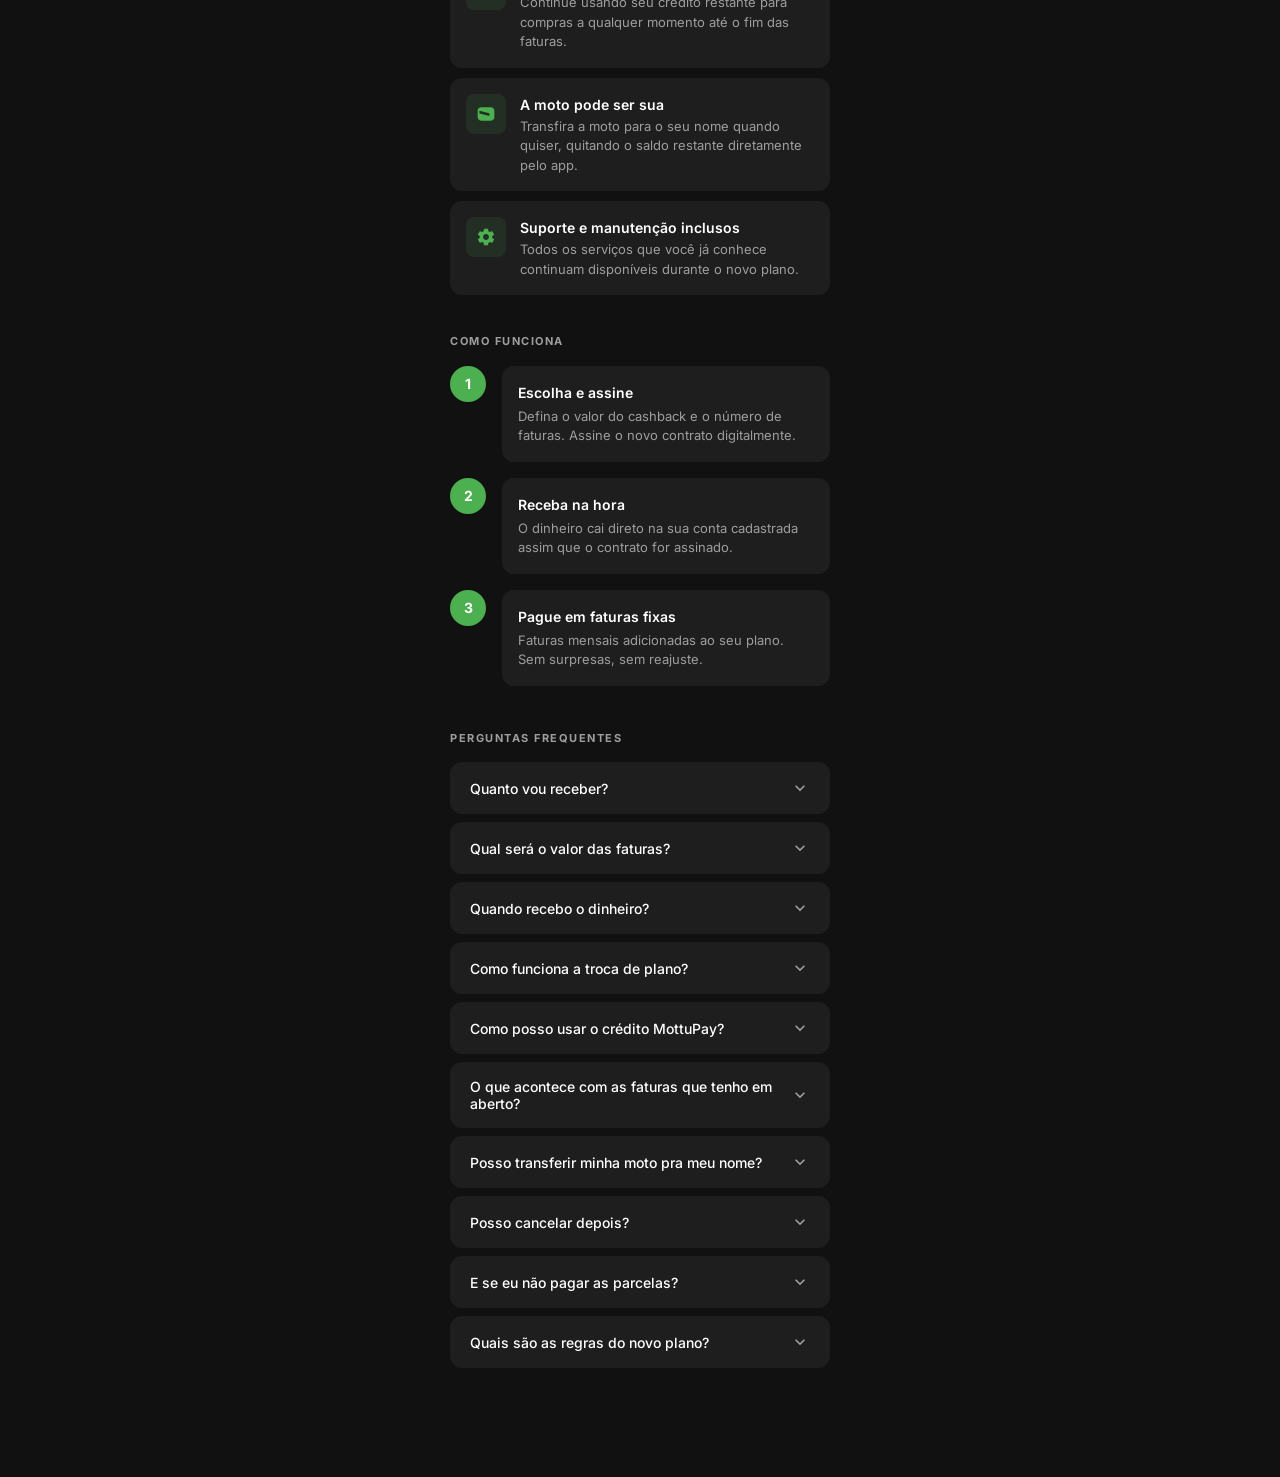
==== commit d6097c31: "Major UI overhaul: cashback terminology, fatura, state retention, confirmation revamp - Landing page" ====
--- a/index.html
+++ b/index.html
@@ -39,15 +39,15 @@
     <section class="hero">
       <span class="hero__eyebrow">Exclusivo para você</span>
       <h1 class="hero__title">Você tem até <span class="text-green">R$ 4.000</span> de crédito disponível</h1>
-      <p class="hero__subtitle">Saque agora direto na sua conta e pague em parcelas fixas. O que sobrar, continua no seu MottuPay para usar quando quiser.</p>
+      <p class="hero__subtitle">Receive a cashback direto na sua conta e pague em faturas fixas. O que sobrar, continua no seu MottuPay para usar quando quiser.</p>
     </section>
 
     <!-- Simulator -->
     <section class="simulator">
-      <div class="section-label">Simule seu saque</div>
+      <div class="section-label">Simule seu cashback</div>
 
       <!-- Amount Slider -->
-      <div class="simulator__label">Quanto você quer sacar agora?</div>
+      <div class="simulator__label">Quanto você quer receber de cashback?</div>
       <div class="simulator__amount-display">
         <span class="simulator__amount-value"><small>R$</small> <span id="amountDisplay">2.000</span></span>
         <div class="simulator__total-credit">de <strong>R$ 4.000</strong> disponíveis</div>
@@ -56,7 +56,7 @@
       <!-- Slider with shadow card -->
       <div class="slider-card">
         <div class="slider-container">
-          <input type="range" class="slider" id="amountSlider" min="0" max="4000" step="100" value="2000">
+          <input type="range" class="slider slider--arrows" id="amountSlider" min="0" max="4000" step="100" value="2000">
         </div>
         <div class="slider-labels">
           <span>R$ 0</span>
@@ -85,7 +85,7 @@
       <!-- Minimum amount warning -->
       <div class="min-amount-warning" id="minAmountWarning" style="display: none;">
         <svg viewBox="0 0 24 24"><path d="M1 21h22L12 2 1 21zm12-3h-2v-2h2v2zm0-4h-2v-4h2v4z"/></svg>
-        <span>Você precisa sacar no mínimo R$ 1.000 para utilizar o crédito</span>
+        <span>Você precisa selecionar no mínimo R$ 1.000 para receber o cashback</span>
       </div>
 
       <!-- Maintenance Option -->
@@ -102,7 +102,7 @@
       </div>
 
       <!-- Term Selector -->
-      <div class="simulator__label">Em quantas parcelas?</div>
+      <div class="simulator__label">Em quantas faturas?</div>
       <div class="term-selector">
         <button class="term-option" data-months="12" onclick="selectTerm(this)">
           12x
@@ -123,7 +123,7 @@
         <div class="result-row">
           <span class="result-row__label">
             <svg viewBox="0 0 24 24"><path d="M11.8 10.9c-2.27-.59-3-1.2-3-2.15 0-1.09 1.01-1.85 2.7-1.85 1.78 0 2.44.85 2.5 2.1h2.21c-.07-1.72-1.12-3.3-3.21-3.81V3h-3v2.16c-1.94.42-3.5 1.68-3.5 3.61 0 2.31 1.91 3.46 4.7 4.13 2.5.6 3 1.48 3 2.41 0 .69-.49 1.79-2.7 1.79-2.06 0-2.87-.92-2.98-2.1h-2.2c.12 2.19 1.76 3.42 3.68 3.83V21h3v-2.15c1.95-.37 3.5-1.5 3.5-3.55 0-2.84-2.43-3.81-4.7-4.4z"/></svg>
-            Saque imediato
+            Cashback imediato
           </span>
           <span class="result-row__value result-row__value--green" id="resultImmediate">R$ 2.000,00</span>
         </div>
@@ -140,7 +140,7 @@
         <div class="result-row">
           <span class="result-row__label">
             <svg viewBox="0 0 24 24"><path d="M19 3h-1V1h-2v2H8V1H6v2H5c-1.1 0-2 .9-2 2v14c0 1.1.9 2 2 2h14c1.1 0 2-.9 2-2V5c0-1.1-.9-2-2-2zm0 16H5V8h14v11zM9 10H7v2h2v-2zm4 0h-2v2h2v-2zm4 0h-2v2h2v-2z"/></svg>
-            Parcela mensal
+            Fatura mensal
           </span>
           <span class="result-row__value result-row__value--green" id="resultInstallment">
             R$ 144,44
@@ -149,13 +149,14 @@
         </div>
         <div class="result-row result-row--info" id="pendingInstallmentsInfo">
           <svg viewBox="0 0 24 24"><path d="M12 2C6.48 2 2 6.48 2 12s4.48 10 10 10 10-4.48 10-10S17.52 2 12 2zm1 15h-2v-2h2v2zm0-4h-2V7h2v6z"/></svg>
-          <span>Você ainda tem <strong>4 parcelas pendentes</strong> do plano atual. O pagamento das novas parcelas começa no <strong>5º mês</strong>.</span>
+          <span>Você ainda tem <strong>4 faturas pendentes</strong> do plano atual. O pagamento das novas faturas começa no <strong>5º mês</strong>.</span>
         </div>
       </div>
 
       <div class="note">
         <svg class="note__icon" viewBox="0 0 24 24"><path d="M12 2C6.48 2 2 6.48 2 12s4.48 10 10 10 10-4.48 10-10S17.52 2 12 2zm-2 15l-5-5 1.41-1.41L10 14.17l7.59-7.59L19 8l-9 9z"/></svg>
         <span class="note__text">Seu plano será estendido por <strong id="noteTermMonths">18 meses</strong>. Você poderá transferir a moto para o seu nome a qualquer momento quitando o saldo restante.</span>
+
       </div>
     </section>
 
@@ -169,7 +170,7 @@
         </div>
         <div class="benefit-card__text">
           <div class="benefit-card__title">MottuPay ativo durante todo o plano</div>
-          <div class="benefit-card__description">Continue usando seu crédito restante para compras a qualquer momento até o fim do contrato.</div>
+          <div class="benefit-card__description">Continue usando seu crédito restante para compras a qualquer momento até o fim das faturas.</div>
         </div>
       </div>
 
@@ -202,7 +203,7 @@
         <div class="step__number">1</div>
         <div class="step__card">
           <div class="step__title">Escolha e assine</div>
-          <div class="step__description">Defina o valor do saque e o número de parcelas. Assine o novo contrato digitalmente.</div>
+          <div class="step__description">Defina o valor do cashback e o número de faturas. Assine o novo contrato digitalmente.</div>
         </div>
       </div>
 
@@ -217,8 +218,8 @@
       <div class="step">
         <div class="step__number">3</div>
         <div class="step__card">
-          <div class="step__title">Pague em parcelas fixas</div>
-          <div class="step__description">Parcelas mensais adicionadas ao seu plano. Sem surpresas, sem reajuste.</div>
+          <div class="step__title">Pague em faturas fixas</div>
+          <div class="step__description">Faturas mensais adicionadas ao seu plano. Sem surpresas, sem reajuste.</div>
         </div>
       </div>
     </section>
@@ -234,25 +235,25 @@
         </button>
         <div class="accordion-item__body">
           <div class="accordion-item__content">
-            O valor que você escolher no simulador acima será depositado imediatamente na sua conta pessoal cadastrada. Além disso, o crédito restante fica disponível no seu MottuPay para você usar quando precisar, até o fim do plano.
-          </div>
-        </div>
-      </div>
-
-      <div class="accordion-item">
-        <button class="accordion-item__header" onclick="toggleAccordion(this)">
-          <span>Qual será o valor das parcelas?</span>
-          <svg class="accordion-item__chevron" viewBox="0 0 24 24"><path d="M7.41 8.59L12 13.17l4.59-4.58L18 10l-6 6-6-6z"/></svg>
-        </button>
-        <div class="accordion-item__body">
-          <div class="accordion-item__content">
-            Depende do valor sacado e do prazo escolhido. Para um saque de R$ 1.000, por exemplo:
+            O valor escolhido será depositado imediatamente na sua conta pessoal cadastrada. Além disso, o crédito restante fica disponível no seu MottuPay para você usar quando precisar, até o fim das faturas.
+          </div>
+        </div>
+      </div>
+
+      <div class="accordion-item">
+        <button class="accordion-item__header" onclick="toggleAccordion(this)">
+          <span>Qual será o valor das faturas?</span>
+          <svg class="accordion-item__chevron" viewBox="0 0 24 24"><path d="M7.41 8.59L12 13.17l4.59-4.58L18 10l-6 6-6-6z"/></svg>
+        </button>
+        <div class="accordion-item__body">
+          <div class="accordion-item__content">
+            Depende do valor escolhido e do prazo. Para um cashback de R$ 4.000, por exemplo (sem manutenção inclusa):
             <table class="faq-table">
-              <tr><td>12 parcelas</td><td>R$ 100,00/mês</td></tr>
-              <tr><td>18 parcelas</td><td>R$ 72,22/mês</td></tr>
-              <tr><td>24 parcelas</td><td>R$ 58,33/mês</td></tr>
+              <tr><td>12 faturas</td><td>R$ 500,00/mês</td></tr>
+              <tr><td>18 faturas</td><td>R$ 388,89/mês</td></tr>
+              <tr><td>24 faturas</td><td>R$ 333,33/mês</td></tr>
             </table>
-            O valor pode aumentar caso você realize compras adicionais pelo MottuPay.
+            Esses valores <strong>não incluem manutenção</strong>. Caso opte por incluir manutenção, será acrescido R$ 200/mês ao valor da fatura.
           </div>
         </div>
       </div>
@@ -264,7 +265,7 @@
         </button>
         <div class="accordion-item__body">
           <div class="accordion-item__content">
-            O valor do saque será depositado imediatamente, assim que você assinar o contrato. O crédito adicional do MottuPay estará disponível para uso conforme você precisar.
+            O valor do cashback será depositado imediatamente, assim que você assinar o contrato. O crédito adicional do MottuPay estará disponível para uso conforme você precisar.
           </div>
         </div>
       </div>
@@ -276,7 +277,7 @@
         </button>
         <div class="accordion-item__body">
           <div class="accordion-item__content">
-            O processo tem três etapas: assinatura digital do contrato, depósito imediato do valor na sua conta e extensão automática do prazo do plano. A moto será transferida para o seu nome ao final de todas as parcelas.
+            O processo tem três etapas: assinatura digital do contrato, depósito imediato do valor na sua conta e extensão automática do prazo do plano. A moto será transferida para o seu nome ao final de todas as faturas.
           </div>
         </div>
       </div>
@@ -295,12 +296,12 @@
 
       <div class="accordion-item">
         <button class="accordion-item__header" onclick="toggleAccordion(this)">
-          <span>O que acontece com as parcelas que tenho em aberto?</span>
-          <svg class="accordion-item__chevron" viewBox="0 0 24 24"><path d="M7.41 8.59L12 13.17l4.59-4.58L18 10l-6 6-6-6z"/></svg>
-        </button>
-        <div class="accordion-item__body">
-          <div class="accordion-item__content">
-            Você ainda tem 4 parcelas em aberto. Os valores da sua parcela não mudam até você pagar essas quatro parcelas, após isso você começará a pagar o valor ilustrado em sua simulação.
+          <span>O que acontece com as faturas que tenho em aberto?</span>
+          <svg class="accordion-item__chevron" viewBox="0 0 24 24"><path d="M7.41 8.59L12 13.17l4.59-4.58L18 10l-6 6-6-6z"/></svg>
+        </button>
+        <div class="accordion-item__body">
+          <div class="accordion-item__content">
+            Você ainda tem 4 faturas em aberto. Os valores da sua fatura não mudam até você pagar essas quatro faturas, após isso você começará a pagar o valor ilustrado em sua simulação.
           </div>
         </div>
       </div>
@@ -312,7 +313,7 @@
         </button>
         <div class="accordion-item__body">
           <div class="accordion-item__content">
-            Depois que você finalizar seu plano, você pode transferir sua moto a qualquer momento, mediante pagamento antecipado de todos os débitos.
+            Depois que você finalizar seu plano, você pode transferir sua moto a qualquer momento, mediante pagamento antecipado de todas as faturas restantes.
           </div>
         </div>
       </div>
@@ -348,7 +349,7 @@
         </button>
         <div class="accordion-item__body">
           <div class="accordion-item__content">
-            O novo plano segue as seguintes regras: pagamento mensal, a moto permanece no nome da Mottu e suporte, manutenção e demais produtos continuam disponíveis mediante aprovação e pagamento.
+            O novo plano segue as seguintes regras: pagamento mensal via fatura, a moto permanece no nome da Mottu e suporte, manutenção e demais produtos continuam disponíveis mediante aprovação e pagamento.
           </div>
         </div>
       </div>
@@ -363,7 +364,7 @@
     <!-- Footer CTA -->
     <div class="page-footer">
       <a href="pages/confirmation.html" class="btn btn--primary btn--disabled" id="ctaButton" onclick="return handleCtaClick(event)">
-        Quero sacar R$ 2.000,00 agora
+        Quero receber R$ 2.000,00 de cashback
       </a>
     </div>
 
@@ -433,8 +434,13 @@
       const pctRight = 100 - pctLeft;
       splitBarLeft.style.width = pctLeft + '%';
       splitBarRight.style.width = pctRight + '%';
-      splitLeftValue.textContent = 'R$ ' + formatDisplay(amount);
-      splitRightValue.textContent = 'R$ ' + formatDisplay(remaining);
+      if (isBelowMin) {
+        splitLeftValue.textContent = '-';
+        splitRightValue.textContent = '-';
+      } else {
+        splitLeftValue.textContent = 'R$ ' + formatDisplay(amount);
+        splitRightValue.textContent = 'R$ ' + formatDisplay(remaining);
+      }
 
       // MottuPay remaining
       if (remaining > 0) {
@@ -449,7 +455,7 @@
       if (amount > 0) {
         resultInstallment.innerHTML = formatCurrency(installment) +
           (maintenanceIncluded ? '<span class="result-row__sub">inclui R$ 200 de manutenção</span>' : '') +
-          '<span class="result-row__sub" id="resultTermLabel">em ' + selectedMonths + ' parcelas</span>';
+          '<span class="result-row__sub" id="resultTermLabel">em ' + selectedMonths + ' faturas</span>';
       } else {
         resultInstallment.innerHTML = '—' +
           '<span class="result-row__sub">selecione um valor acima</span>';
@@ -462,10 +468,10 @@
       if (isBelowMin) {
         minAmountWarning.style.display = 'flex';
         ctaButton.classList.add('btn--disabled');
-        ctaButton.textContent = 'Quero sacar R$ ' + formatDisplay(amount) + ',00 agora';
+        ctaButton.textContent = 'Selecione no mínimo R$ 1.000';
       } else {
         minAmountWarning.style.display = 'none';
-        ctaButton.textContent = 'Quero sacar ' + formatCurrency(amount) + ' agora';
+        ctaButton.textContent = 'Quero receber ' + formatCurrency(amount) + ' de cashback';
         updateCtaState();
       }
 
@@ -491,6 +497,16 @@
         e.preventDefault();
         return false;
       }
+      // Pass state to confirmation page via URL params
+      var amount = parseInt(amountSlider.value);
+      var remaining = Math.max(MAX_CREDIT - amount, MIN_CREDIT_REMAINING);
+      var installment = calculateInstallment(amount, selectedMonths);
+      var params = '?amount=' + amount +
+        '&months=' + selectedMonths +
+        '&maintenance=' + (maintenanceIncluded ? '1' : '0') +
+        '&remaining=' + remaining +
+        '&installment=' + installment.toFixed(2);
+      ctaButton.href = 'pages/confirmation.html' + params;
       return true;
     }
 
@@ -531,6 +547,26 @@
     }, { threshold: 0.1 });
     observer.observe(scrollSentinel);
 
+    // Restore state from URL params (when user clicks "back")
+    (function restoreState() {
+      var params = new URLSearchParams(window.location.search);
+      if (params.has('amount')) {
+        amountSlider.value = parseInt(params.get('amount'));
+      }
+      if (params.has('months')) {
+        var savedMonths = parseInt(params.get('months'));
+        selectedMonths = savedMonths;
+        document.querySelectorAll('.term-option').forEach(function(el) {
+          el.classList.remove('active');
+          if (parseInt(el.dataset.months) === savedMonths) el.classList.add('active');
+        });
+      }
+      if (params.has('maintenance')) {
+        var savedMaint = params.get('maintenance') === '1';
+        selectMaintenance(savedMaint);
+      }
+    })();
+
     // Init
     amountSlider.addEventListener('input', updateSimulator);
     updateSimulator();
--- a/css/styles.css
+++ b/css/styles.css
@@ -1129,6 +1129,78 @@
   padding-right: 16px;
 }
 
+/* === Slider Arrow Indicators (<>) === */
+.slider--arrows::-webkit-slider-thumb {
+  position: relative;
+  background: var(--color-green) url("data:image/svg+xml,%3Csvg xmlns='http://www.w3.org/2000/svg' width='18' height='12' fill='white'%3E%3Cpath d='M5 0L0 6l5 6V0zM13 0v12l5-6-5-6z'/%3E%3C/svg%3E") no-repeat center center;
+  background-size: 18px 12px;
+}
+
+.slider--arrows::-moz-range-thumb {
+  background: var(--color-green) url("data:image/svg+xml,%3Csvg xmlns='http://www.w3.org/2000/svg' width='18' height='12' fill='white'%3E%3Cpath d='M5 0L0 6l5 6V0zM13 0v12l5-6-5-6z'/%3E%3C/svg%3E") no-repeat center center;
+  background-size: 18px 12px;
+}
+
+/* === Card Row Footnote === */
+.card-row__footnote {
+  font-size: 0.6875rem;
+  color: var(--color-text-muted);
+  margin-top: 4px;
+  line-height: 1.4;
+  font-style: italic;
+}
+
+/* === Payment Simulation === */
+.payment-sim__section {
+  margin-bottom: 8px;
+}
+
+.payment-sim__header {
+  font-size: 0.8125rem;
+  font-weight: 700;
+  color: var(--color-text-primary);
+  margin-bottom: 10px;
+  padding-bottom: 6px;
+  border-bottom: 1px solid var(--color-divider);
+}
+
+.payment-sim__table {
+  width: 100%;
+  border-collapse: collapse;
+}
+
+.payment-sim__table th {
+  font-size: 0.6875rem;
+  font-weight: 600;
+  text-transform: uppercase;
+  letter-spacing: 0.5px;
+  color: var(--color-text-muted);
+  padding: 6px 0;
+  text-align: left;
+  border-bottom: 1px solid var(--color-divider);
+}
+
+.payment-sim__table th:last-child {
+  text-align: right;
+}
+
+.payment-sim__table td {
+  font-size: 0.8125rem;
+  color: var(--color-text-secondary);
+  padding: 8px 0;
+  border-bottom: 1px solid rgba(51, 51, 51, 0.5);
+}
+
+.payment-sim__table td:last-child {
+  text-align: right;
+  font-weight: 600;
+  color: var(--color-text-primary);
+}
+
+.payment-sim__table tbody tr:last-child td {
+  border-bottom: none;
+}
+
 /* === Responsive === */
 @media (max-width: 480px) {
   .page-content {
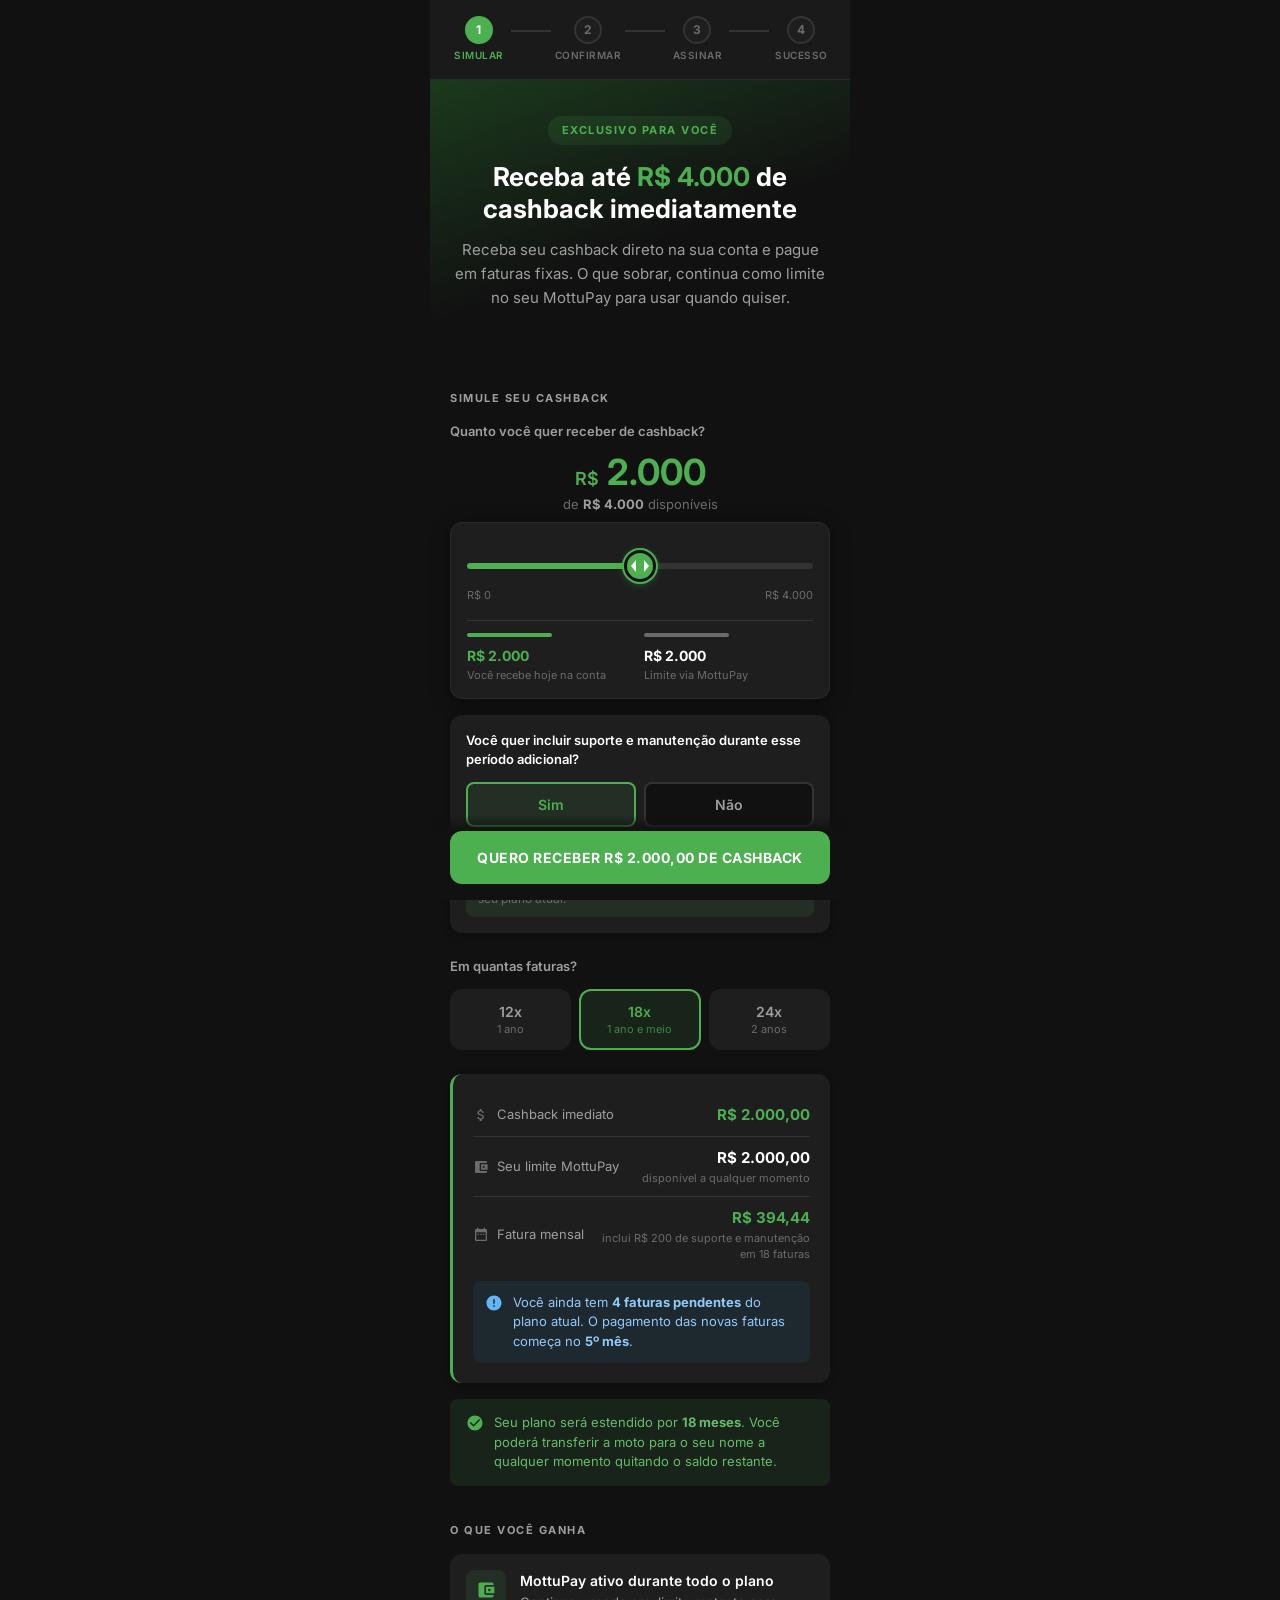
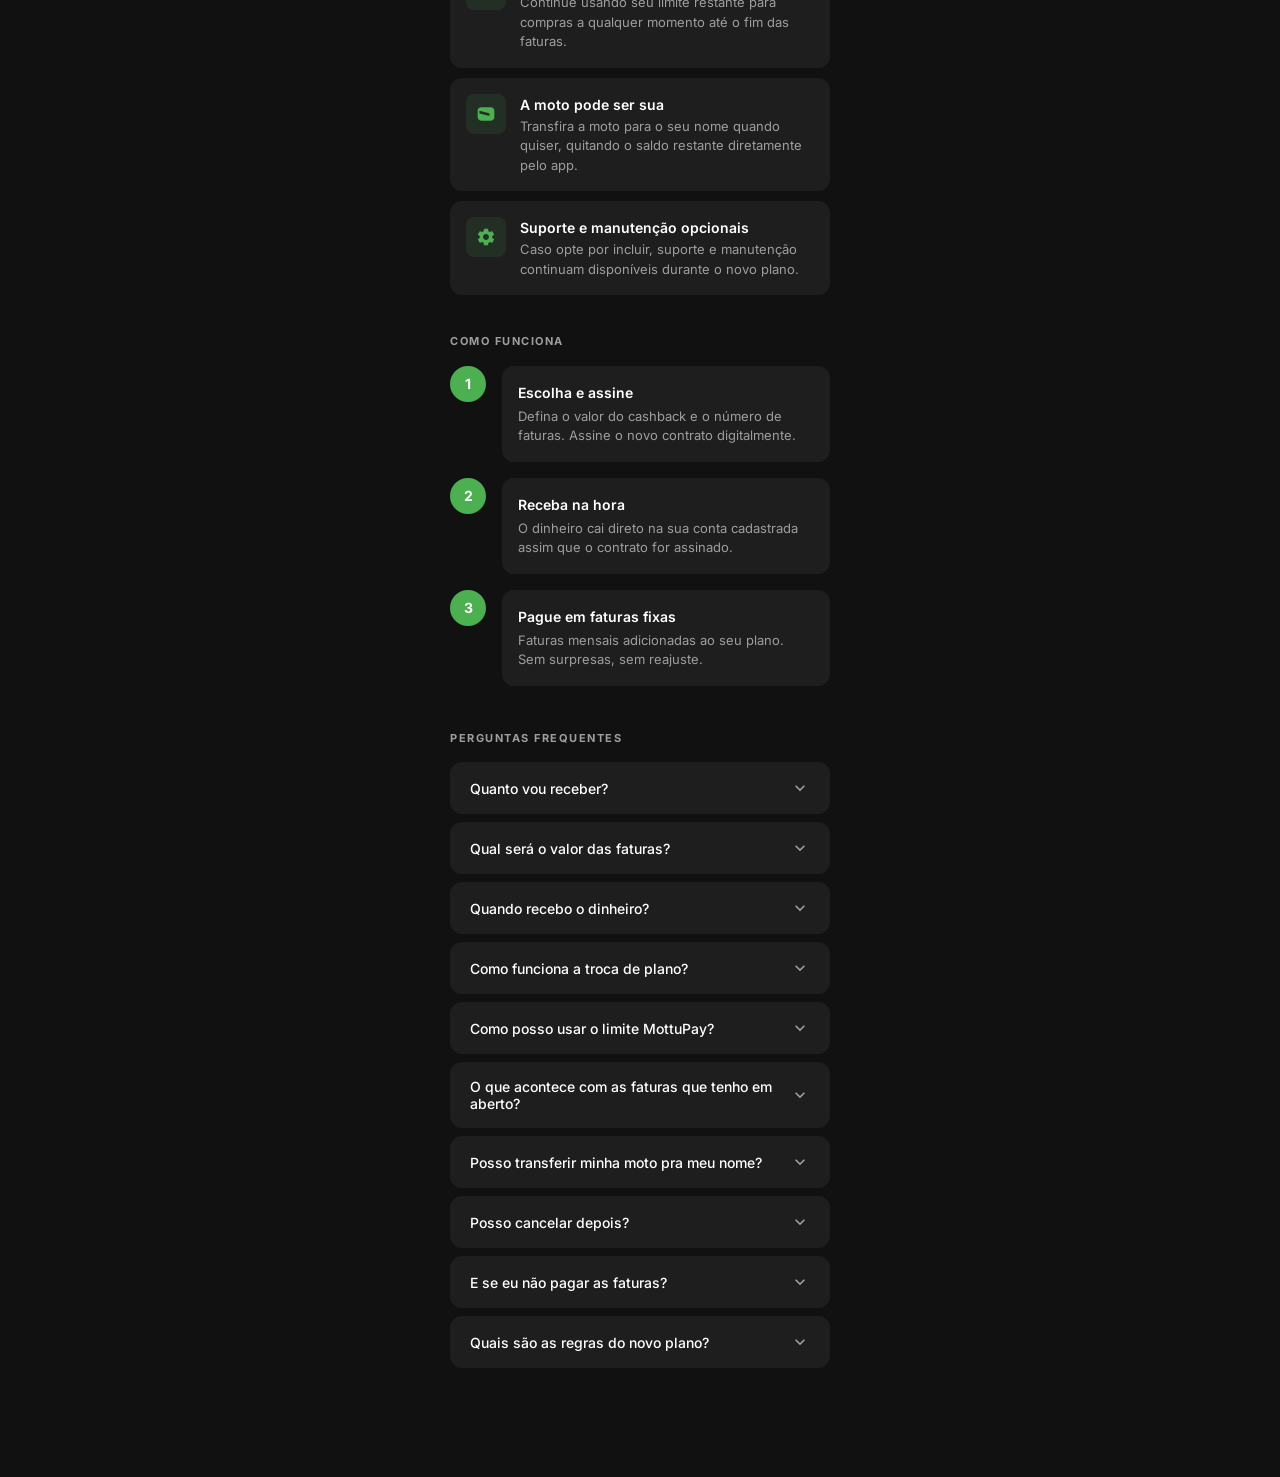
==== commit 9d6e2da2: "Wording updates: Receba seu cashback, limite MottuPay, optional maintenance - Hero: "Receba até R$4." ====
--- a/index.html
+++ b/index.html
@@ -3,7 +3,7 @@
 <head>
   <meta charset="UTF-8">
   <meta name="viewport" content="width=device-width, initial-scale=1.0">
-  <title>Mottu - Seu crédito disponível</title>
+  <title>Mottu - Seu cashback disponível</title>
   <link rel="preconnect" href="https://fonts.googleapis.com">
   <link rel="preconnect" href="https://fonts.gstatic.com" crossorigin>
   <link href="https://fonts.googleapis.com/css2?family=Inter:wght@400;500;600;700&display=swap" rel="stylesheet">
@@ -38,8 +38,8 @@
     <!-- Hero -->
     <section class="hero">
       <span class="hero__eyebrow">Exclusivo para você</span>
-      <h1 class="hero__title">Você tem até <span class="text-green">R$ 4.000</span> de crédito disponível</h1>
-      <p class="hero__subtitle">Receive a cashback direto na sua conta e pague em faturas fixas. O que sobrar, continua no seu MottuPay para usar quando quiser.</p>
+      <h1 class="hero__title">Receba até <span class="text-green">R$ 4.000</span> de cashback imediatamente</h1>
+      <p class="hero__subtitle">Receba seu cashback direto na sua conta e pague em faturas fixas. O que sobrar, continua como limite no seu MottuPay para usar quando quiser.</p>
     </section>
 
     <!-- Simulator -->
@@ -76,7 +76,7 @@
             <div class="slider-split__bar slider-split__bar--gray" id="splitBarRight" style="width: 50%"></div>
             <div class="slider-split__info">
               <span class="slider-split__value" id="splitRightValue">R$ 2.000</span>
-              <span class="slider-split__desc">Disponível via MottuPay</span>
+              <span class="slider-split__desc">Limite via MottuPay</span>
             </div>
           </div>
         </div>
@@ -90,14 +90,14 @@
 
       <!-- Maintenance Option -->
       <div class="maintenance-option">
-        <div class="simulator__label">Você quer manter sua manutenção inclusa durante esse período adicional?</div>
+        <div class="simulator__label">Você quer incluir suporte e manutenção durante esse período adicional?</div>
         <div class="maintenance-toggle">
           <button class="maintenance-btn active" id="maintenanceYes" onclick="selectMaintenance(true)">Sim</button>
           <button class="maintenance-btn" id="maintenanceNo" onclick="selectMaintenance(false)">Não</button>
         </div>
         <div class="maintenance-info" id="maintenanceInfo">
           <span class="maintenance-info__cost">+ R$ 200,00/mês</span>
-          <span class="maintenance-info__note">A manutenção será cobrada após o término do seu plano atual.</span>
+          <span class="maintenance-info__note">Suporte e manutenção serão cobrados após o término do seu plano atual.</span>
         </div>
       </div>
 
@@ -130,7 +130,7 @@
         <div class="result-row">
           <span class="result-row__label">
             <svg viewBox="0 0 24 24"><path d="M21 18v1c0 1.1-.9 2-2 2H5c-1.11 0-2-.9-2-2V5c0-1.1.89-2 2-2h14c1.1 0 2 .9 2 2v1h-9c-1.11 0-2 .9-2 2v8c0 1.1.89 2 2 2h9zm-9-2h10V8H12v8zm4-2.5c-.83 0-1.5-.67-1.5-1.5s.67-1.5 1.5-1.5 1.5.67 1.5 1.5-.67 1.5-1.5 1.5z"/></svg>
-            Crédito MottuPay
+            Seu limite MottuPay
           </span>
           <span class="result-row__value" id="resultMottuPay">
             R$ 2.000,00
@@ -170,7 +170,7 @@
         </div>
         <div class="benefit-card__text">
           <div class="benefit-card__title">MottuPay ativo durante todo o plano</div>
-          <div class="benefit-card__description">Continue usando seu crédito restante para compras a qualquer momento até o fim das faturas.</div>
+          <div class="benefit-card__description">Continue usando seu limite restante para compras a qualquer momento até o fim das faturas.</div>
         </div>
       </div>
 
@@ -189,8 +189,8 @@
           <svg viewBox="0 0 24 24"><path d="M19.43 12.98c.04-.32.07-.64.07-.98s-.03-.66-.07-.98l2.11-1.65c.19-.15.24-.42.12-.64l-2-3.46c-.12-.22-.39-.3-.61-.22l-2.49 1c-.52-.4-1.08-.73-1.69-.98l-.38-2.65C14.46 2.18 14.25 2 14 2h-4c-.25 0-.46.18-.49.42l-.38 2.65c-.61.25-1.17.59-1.69.98l-2.49-1c-.23-.09-.49 0-.61.22l-2 3.46c-.13.22-.07.49.12.64l2.11 1.65c-.04.32-.07.65-.07.98s.03.66.07.98l-2.11 1.65c-.19.15-.24.42-.12.64l2 3.46c.12.22.39.3.61.22l2.49-1c.52.4 1.08.73 1.69.98l.38 2.65c.03.24.24.42.49.42h4c.25 0 .46-.18.49-.42l.38-2.65c.61-.25 1.17-.59 1.69-.98l2.49 1c.23.09.49 0 .61-.22l2-3.46c.12-.22.07-.49-.12-.64l-2.11-1.65zM12 15.5c-1.93 0-3.5-1.57-3.5-3.5s1.57-3.5 3.5-3.5 3.5 1.57 3.5 3.5-1.57 3.5-3.5 3.5z"/></svg>
         </div>
         <div class="benefit-card__text">
-          <div class="benefit-card__title">Suporte e manutenção inclusos</div>
-          <div class="benefit-card__description">Todos os serviços que você já conhece continuam disponíveis durante o novo plano.</div>
+          <div class="benefit-card__title">Suporte e manutenção opcionais</div>
+          <div class="benefit-card__description">Caso opte por incluir, suporte e manutenção continuam disponíveis durante o novo plano.</div>
         </div>
       </div>
     </section>
@@ -235,7 +235,7 @@
         </button>
         <div class="accordion-item__body">
           <div class="accordion-item__content">
-            O valor escolhido será depositado imediatamente na sua conta pessoal cadastrada. Além disso, o crédito restante fica disponível no seu MottuPay para você usar quando precisar, até o fim das faturas.
+            O valor escolhido será depositado imediatamente na sua conta pessoal cadastrada. Além disso, o limite restante fica disponível no seu MottuPay para você usar quando precisar, até o fim das faturas.
           </div>
         </div>
       </div>
@@ -253,7 +253,7 @@
               <tr><td>18 faturas</td><td>R$ 388,89/mês</td></tr>
               <tr><td>24 faturas</td><td>R$ 333,33/mês</td></tr>
             </table>
-            Esses valores <strong>não incluem manutenção</strong>. Caso opte por incluir manutenção, será acrescido R$ 200/mês ao valor da fatura.
+            Esses valores <strong>não incluem suporte e manutenção</strong>. Caso opte por incluí-los, será acrescido R$ 200/mês ao valor da fatura.
           </div>
         </div>
       </div>
@@ -265,7 +265,7 @@
         </button>
         <div class="accordion-item__body">
           <div class="accordion-item__content">
-            O valor do cashback será depositado imediatamente, assim que você assinar o contrato. O crédito adicional do MottuPay estará disponível para uso conforme você precisar.
+            O valor do cashback será depositado imediatamente, assim que você assinar o contrato. O limite restante do MottuPay estará disponível para uso conforme você precisar.
           </div>
         </div>
       </div>
@@ -284,12 +284,12 @@
 
       <div class="accordion-item">
         <button class="accordion-item__header" onclick="toggleAccordion(this)">
-          <span>Como posso usar o crédito MottuPay?</span>
-          <svg class="accordion-item__chevron" viewBox="0 0 24 24"><path d="M7.41 8.59L12 13.17l4.59-4.58L18 10l-6 6-6-6z"/></svg>
-        </button>
-        <div class="accordion-item__body">
-          <div class="accordion-item__content">
-            Você poderá utilizar o crédito MottuPay restante após assinar o contrato. Os limites poderão ser ajustados conforme sua capacidade de pagamento.
+          <span>Como posso usar o limite MottuPay?</span>
+          <svg class="accordion-item__chevron" viewBox="0 0 24 24"><path d="M7.41 8.59L12 13.17l4.59-4.58L18 10l-6 6-6-6z"/></svg>
+        </button>
+        <div class="accordion-item__body">
+          <div class="accordion-item__content">
+            Você poderá utilizar o limite MottuPay restante após assinar o contrato. Os limites poderão ser ajustados conforme sua capacidade de pagamento.
           </div>
         </div>
       </div>
@@ -325,14 +325,14 @@
         </button>
         <div class="accordion-item__body">
           <div class="accordion-item__content">
-            Não. Após receber o crédito, passa a valer a nova duração e formato do contrato.
-          </div>
-        </div>
-      </div>
-
-      <div class="accordion-item">
-        <button class="accordion-item__header" onclick="toggleAccordion(this)">
-          <span>E se eu não pagar as parcelas?</span>
+            Não. Após receber o cashback, passa a valer a nova duração e formato do contrato.
+          </div>
+        </div>
+      </div>
+
+      <div class="accordion-item">
+        <button class="accordion-item__header" onclick="toggleAccordion(this)">
+          <span>E se eu não pagar as faturas?</span>
           <svg class="accordion-item__chevron" viewBox="0 0 24 24"><path d="M7.41 8.59L12 13.17l4.59-4.58L18 10l-6 6-6-6z"/></svg>
         </button>
         <div class="accordion-item__body">
@@ -349,7 +349,7 @@
         </button>
         <div class="accordion-item__body">
           <div class="accordion-item__content">
-            O novo plano segue as seguintes regras: pagamento mensal via fatura, a moto permanece no nome da Mottu e suporte, manutenção e demais produtos continuam disponíveis mediante aprovação e pagamento.
+            O novo plano segue as seguintes regras: pagamento mensal via fatura, a moto permanece no nome da Mottu. Suporte e manutenção ficam disponíveis caso você opte por incluí-los, mediante pagamento adicional.
           </div>
         </div>
       </div>
@@ -448,13 +448,13 @@
           '<span class="result-row__sub">disponível a qualquer momento</span>';
       } else {
         resultMottuPay.innerHTML = '—' +
-          '<span class="result-row__sub">todo o crédito será sacado</span>';
+          '<span class="result-row__sub">todo o limite será utilizado</span>';
       }
 
       // Installment
       if (amount > 0) {
         resultInstallment.innerHTML = formatCurrency(installment) +
-          (maintenanceIncluded ? '<span class="result-row__sub">inclui R$ 200 de manutenção</span>' : '') +
+          (maintenanceIncluded ? '<span class="result-row__sub">inclui R$ 200 de suporte e manutenção</span>' : '') +
           '<span class="result-row__sub" id="resultTermLabel">em ' + selectedMonths + ' faturas</span>';
       } else {
         resultInstallment.innerHTML = '—' +
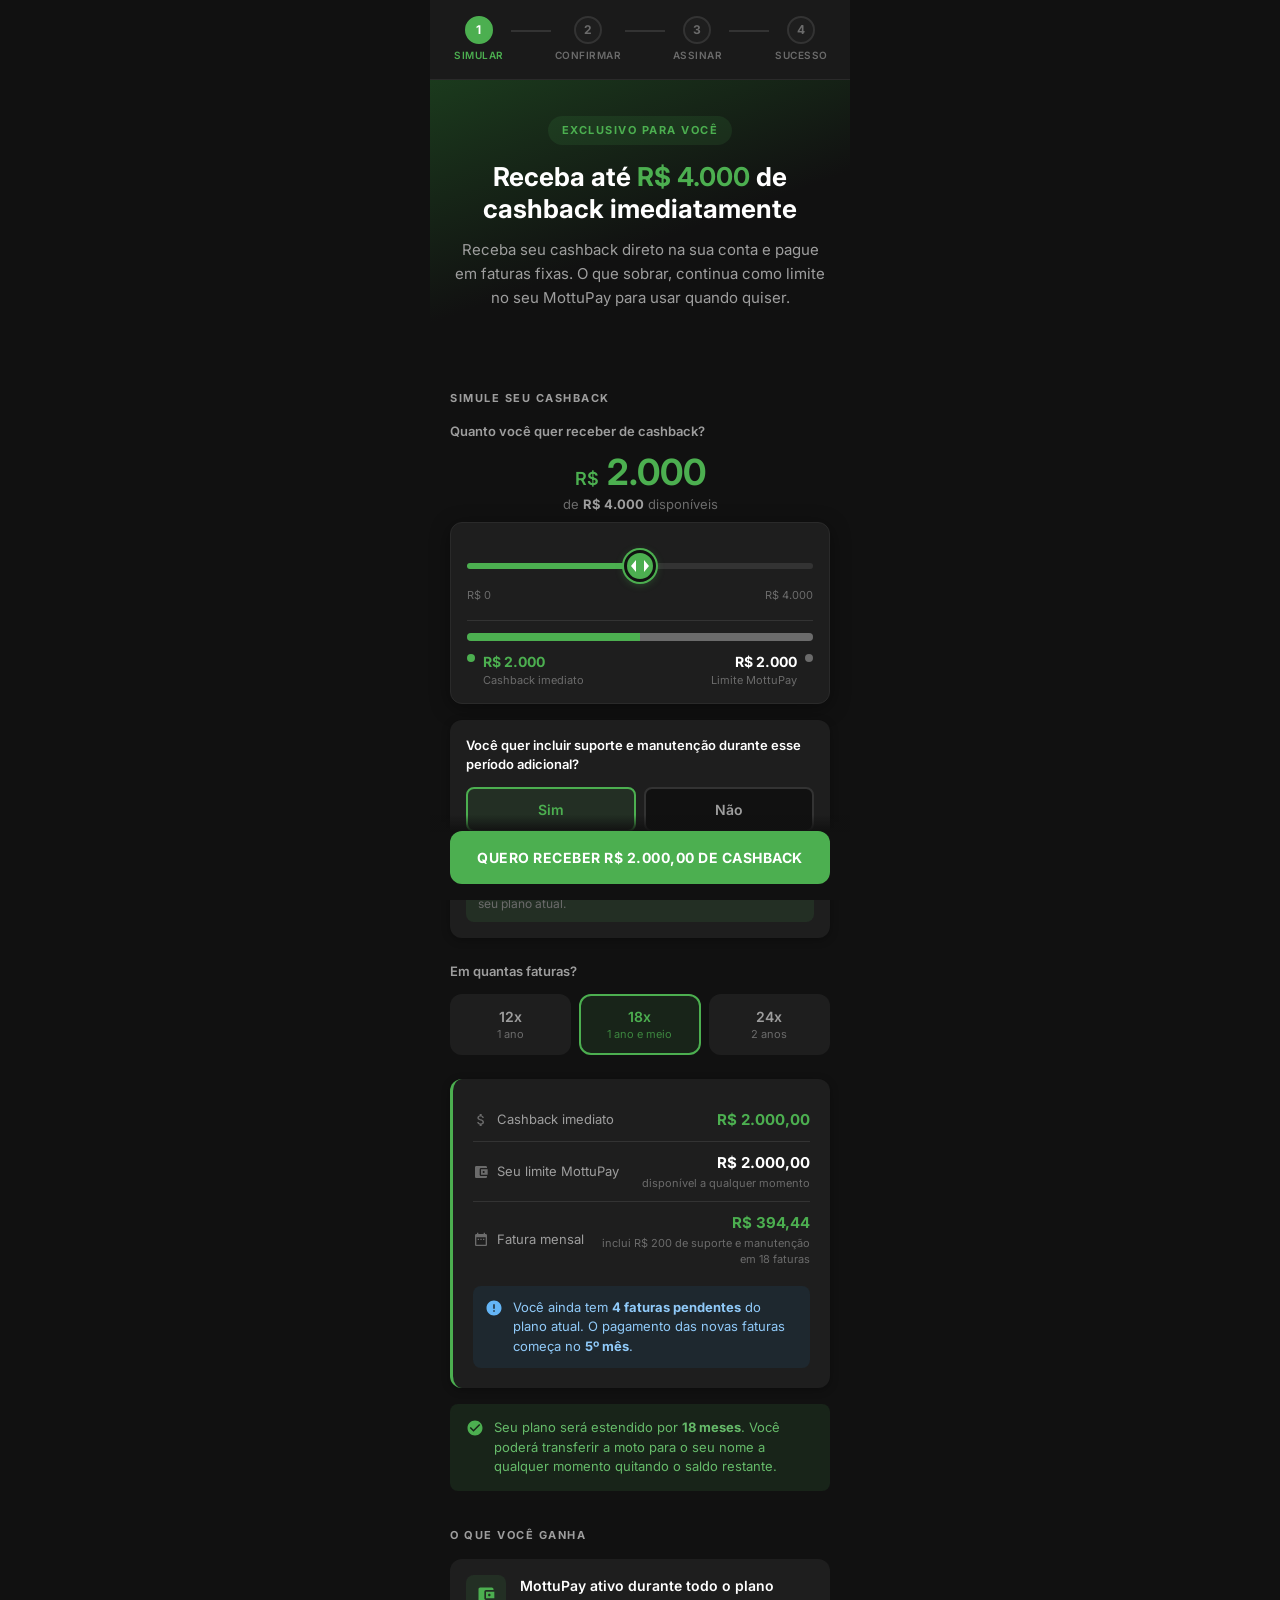
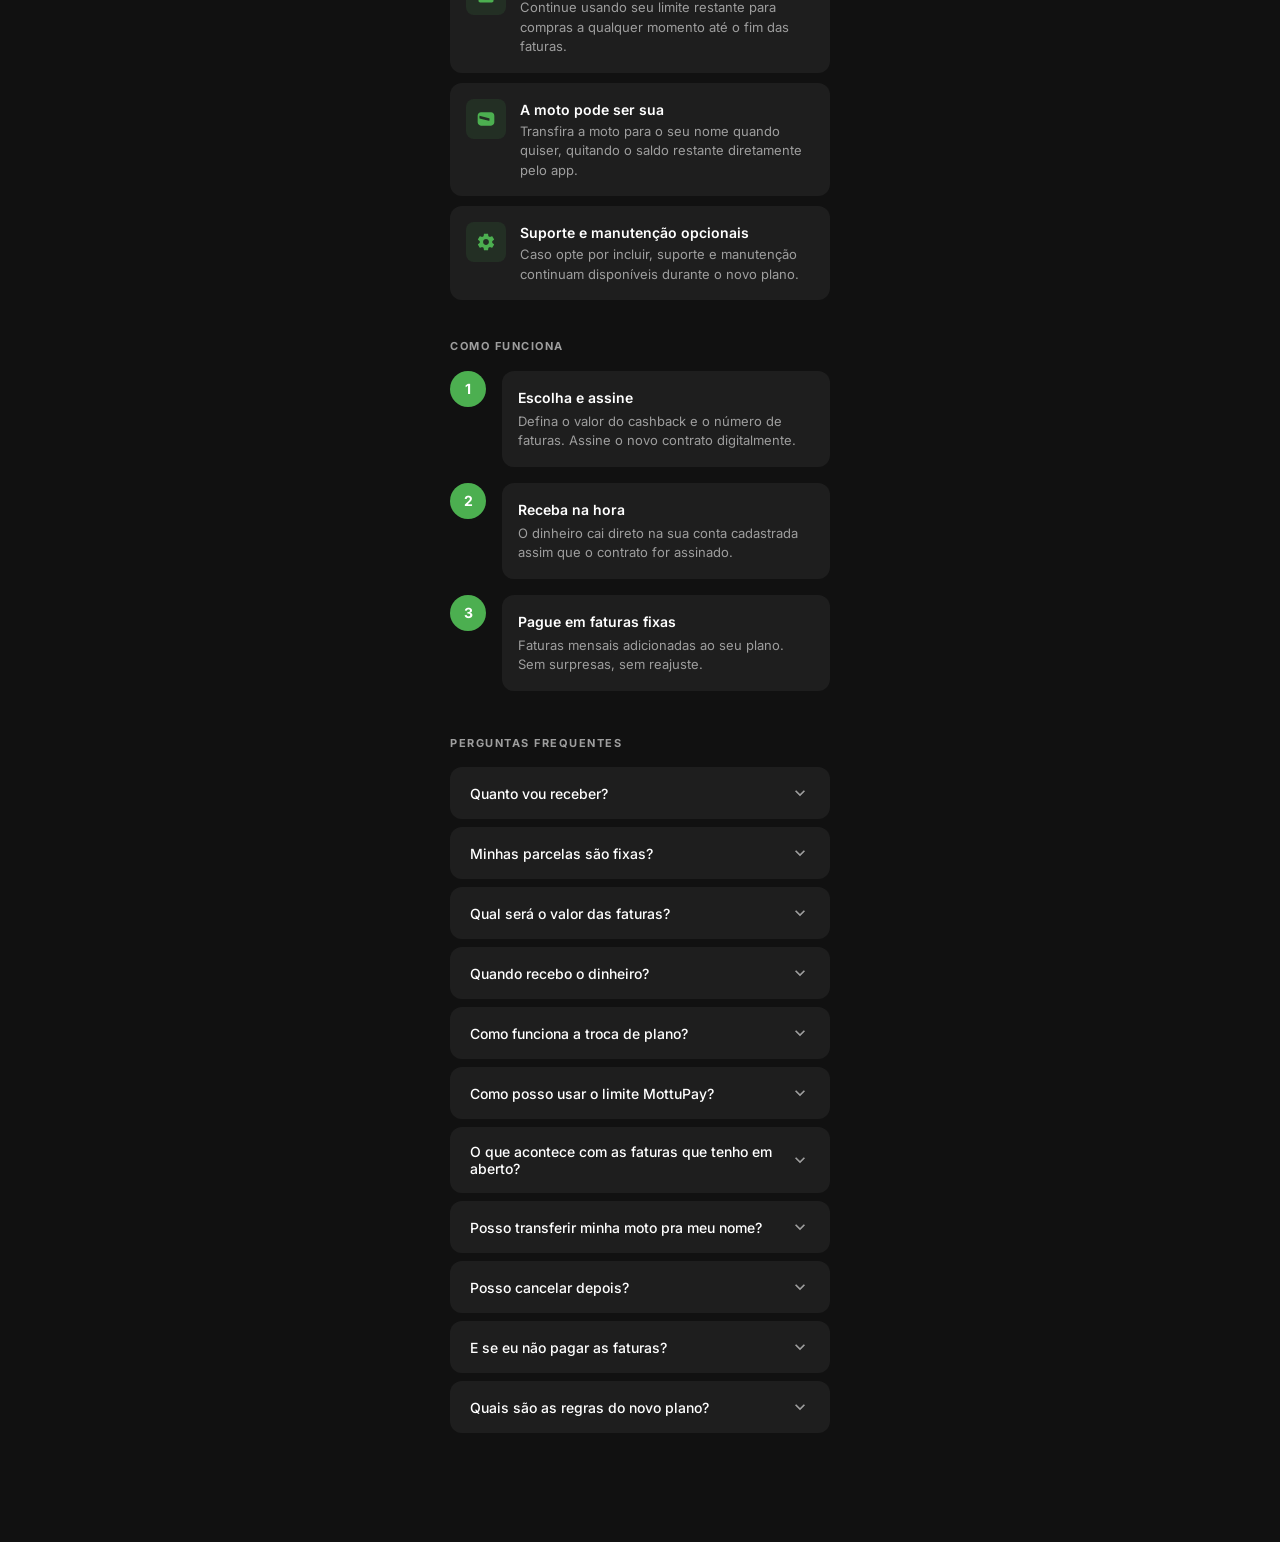
==== commit ac7193e7: "Add FAQ, disable below-min sections, stacked bar component - Add FAQ: "Minhas parcelas são fixas?" w" ====
--- a/index.html
+++ b/index.html
@@ -53,7 +53,7 @@
         <div class="simulator__total-credit">de <strong>R$ 4.000</strong> disponíveis</div>
       </div>
 
-      <!-- Slider with shadow card -->
+      <!-- Slider with stacked bars -->
       <div class="slider-card">
         <div class="slider-container">
           <input type="range" class="slider slider--arrows" id="amountSlider" min="0" max="4000" step="100" value="2000">
@@ -63,20 +63,26 @@
           <span>R$ 4.000</span>
         </div>
 
-        <!-- Split visualization -->
-        <div class="slider-split">
-          <div class="slider-split__left" id="sliderSplitLeft">
-            <div class="slider-split__bar slider-split__bar--green" id="splitBarLeft" style="width: 50%"></div>
-            <div class="slider-split__info">
-              <span class="slider-split__value slider-split__value--green" id="splitLeftValue">R$ 2.000</span>
-              <span class="slider-split__desc">Você recebe hoje na conta</span>
+        <!-- Stacked bar visualization -->
+        <div class="stacked-bar">
+          <div class="stacked-bar__track">
+            <div class="stacked-bar__fill stacked-bar__fill--green" id="splitBarLeft" style="width: 50%"></div>
+            <div class="stacked-bar__fill stacked-bar__fill--gray" id="splitBarRight" style="width: 50%"></div>
+          </div>
+          <div class="stacked-bar__legends">
+            <div class="stacked-bar__legend">
+              <span class="stacked-bar__dot stacked-bar__dot--green"></span>
+              <span class="stacked-bar__legend-text">
+                <span class="stacked-bar__value stacked-bar__value--green" id="splitLeftValue">R$ 2.000</span>
+                <span class="stacked-bar__desc">Cashback imediato</span>
+              </span>
             </div>
-          </div>
-          <div class="slider-split__right" id="sliderSplitRight">
-            <div class="slider-split__bar slider-split__bar--gray" id="splitBarRight" style="width: 50%"></div>
-            <div class="slider-split__info">
-              <span class="slider-split__value" id="splitRightValue">R$ 2.000</span>
-              <span class="slider-split__desc">Limite via MottuPay</span>
+            <div class="stacked-bar__legend stacked-bar__legend--right">
+              <span class="stacked-bar__legend-text stacked-bar__legend-text--right">
+                <span class="stacked-bar__value" id="splitRightValue">R$ 2.000</span>
+                <span class="stacked-bar__desc">Limite MottuPay</span>
+              </span>
+              <span class="stacked-bar__dot stacked-bar__dot--gray"></span>
             </div>
           </div>
         </div>
@@ -89,7 +95,7 @@
       </div>
 
       <!-- Maintenance Option -->
-      <div class="maintenance-option">
+      <div class="maintenance-option" id="maintenanceOption">
         <div class="simulator__label">Você quer incluir suporte e manutenção durante esse período adicional?</div>
         <div class="maintenance-toggle">
           <button class="maintenance-btn active" id="maintenanceYes" onclick="selectMaintenance(true)">Sim</button>
@@ -102,8 +108,8 @@
       </div>
 
       <!-- Term Selector -->
-      <div class="simulator__label">Em quantas faturas?</div>
-      <div class="term-selector">
+      <div class="simulator__label" id="termLabel">Em quantas faturas?</div>
+      <div class="term-selector" id="termSelector">
         <button class="term-option" data-months="12" onclick="selectTerm(this)">
           12x
           <span>1 ano</span>
@@ -119,7 +125,7 @@
       </div>
 
       <!-- Result Card -->
-      <div class="result-card">
+      <div class="result-card" id="resultCard">
         <div class="result-row">
           <span class="result-row__label">
             <svg viewBox="0 0 24 24"><path d="M11.8 10.9c-2.27-.59-3-1.2-3-2.15 0-1.09 1.01-1.85 2.7-1.85 1.78 0 2.44.85 2.5 2.1h2.21c-.07-1.72-1.12-3.3-3.21-3.81V3h-3v2.16c-1.94.42-3.5 1.68-3.5 3.61 0 2.31 1.91 3.46 4.7 4.13 2.5.6 3 1.48 3 2.41 0 .69-.49 1.79-2.7 1.79-2.06 0-2.87-.92-2.98-2.1h-2.2c.12 2.19 1.76 3.42 3.68 3.83V21h3v-2.15c1.95-.37 3.5-1.5 3.5-3.55 0-2.84-2.43-3.81-4.7-4.4z"/></svg>
@@ -153,7 +159,7 @@
         </div>
       </div>
 
-      <div class="note">
+      <div class="note" id="noteSection">
         <svg class="note__icon" viewBox="0 0 24 24"><path d="M12 2C6.48 2 2 6.48 2 12s4.48 10 10 10 10-4.48 10-10S17.52 2 12 2zm-2 15l-5-5 1.41-1.41L10 14.17l7.59-7.59L19 8l-9 9z"/></svg>
         <span class="note__text">Seu plano será estendido por <strong id="noteTermMonths">18 meses</strong>. Você poderá transferir a moto para o seu nome a qualquer momento quitando o saldo restante.</span>
 
@@ -236,6 +242,18 @@
         <div class="accordion-item__body">
           <div class="accordion-item__content">
             O valor escolhido será depositado imediatamente na sua conta pessoal cadastrada. Além disso, o limite restante fica disponível no seu MottuPay para você usar quando precisar, até o fim das faturas.
+          </div>
+        </div>
+      </div>
+
+      <div class="accordion-item">
+        <button class="accordion-item__header" onclick="toggleAccordion(this)">
+          <span>Minhas parcelas são fixas?</span>
+          <svg class="accordion-item__chevron" viewBox="0 0 24 24"><path d="M7.41 8.59L12 13.17l4.59-4.58L18 10l-6 6-6-6z"/></svg>
+        </button>
+        <div class="accordion-item__body">
+          <div class="accordion-item__content">
+            Suas parcelas são fixas, entretanto não cobrem gastos do seu limite MottuPay. Todos os gastos MottuPay serão cobrados adicional ao valor contratado, da mesma maneira que ocorre hoje em seu plano.
           </div>
         </div>
       </div>
@@ -393,6 +411,11 @@
     const splitRightValue = document.getElementById('splitRightValue');
     const splitBarLeft = document.getElementById('splitBarLeft');
     const splitBarRight = document.getElementById('splitBarRight');
+    const maintenanceOption = document.getElementById('maintenanceOption');
+    const termLabel = document.getElementById('termLabel');
+    const termSelector = document.getElementById('termSelector');
+    const resultCard = document.getElementById('resultCard');
+    const noteSection = document.getElementById('noteSection');
 
     let selectedMonths = 18;
     let maintenanceIncluded = true;
@@ -464,14 +487,26 @@
       // Note
       noteTermMonths.textContent = selectedMonths + ' meses';
 
-      // Minimum warning & CTA state
+      // Minimum warning & CTA state + disable sections below minimum
       if (isBelowMin) {
         minAmountWarning.style.display = 'flex';
         ctaButton.classList.add('btn--disabled');
         ctaButton.textContent = 'Selecione no mínimo R$ 1.000';
+        // Disable maintenance, term, result card, note
+        maintenanceOption.classList.add('section--disabled');
+        termLabel.classList.add('section--disabled');
+        termSelector.classList.add('section--disabled');
+        resultCard.style.display = 'none';
+        noteSection.style.display = 'none';
       } else {
         minAmountWarning.style.display = 'none';
         ctaButton.textContent = 'Quero receber ' + formatCurrency(amount) + ' de cashback';
+        // Enable maintenance, term, result card, note
+        maintenanceOption.classList.remove('section--disabled');
+        termLabel.classList.remove('section--disabled');
+        termSelector.classList.remove('section--disabled');
+        resultCard.style.display = '';
+        noteSection.style.display = '';
         updateCtaState();
       }
 
--- a/css/styles.css
+++ b/css/styles.css
@@ -781,55 +781,98 @@
   margin-bottom: 16px;
 }
 
-/* === Slider Split Visualization === */
-.slider-split {
-  display: flex;
-  gap: 8px;
+/* === Stacked Bar Visualization === */
+.stacked-bar {
   padding-top: 12px;
   border-top: 1px solid var(--color-divider);
 }
 
-.slider-split__left,
-.slider-split__right {
-  flex: 1;
-  min-width: 0;
-}
-
-.slider-split__bar {
-  height: 4px;
-  border-radius: 2px;
-  margin-bottom: 8px;
+.stacked-bar__track {
+  display: flex;
+  height: 8px;
+  border-radius: 4px;
+  overflow: hidden;
+  background-color: var(--color-divider);
+  margin-bottom: 10px;
+}
+
+.stacked-bar__fill {
+  height: 100%;
   transition: width 0.2s ease;
-}
-
-.slider-split__bar--green {
+  min-width: 2px;
+}
+
+.stacked-bar__fill--green {
   background-color: var(--color-green);
 }
 
-.slider-split__bar--gray {
+.stacked-bar__fill--gray {
   background-color: var(--color-text-muted);
 }
 
-.slider-split__info {
+.stacked-bar__legends {
+  display: flex;
+  justify-content: space-between;
+  align-items: flex-start;
+}
+
+.stacked-bar__legend {
+  display: flex;
+  align-items: flex-start;
+  gap: 8px;
+}
+
+.stacked-bar__legend--right {
+  text-align: right;
+}
+
+.stacked-bar__dot {
+  width: 8px;
+  height: 8px;
+  min-width: 8px;
+  border-radius: 50%;
+  margin-top: 3px;
+}
+
+.stacked-bar__dot--green {
+  background-color: var(--color-green);
+}
+
+.stacked-bar__dot--gray {
+  background-color: var(--color-text-muted);
+}
+
+.stacked-bar__legend-text {
   display: flex;
   flex-direction: column;
-  gap: 2px;
-}
-
-.slider-split__value {
+  gap: 1px;
+}
+
+.stacked-bar__legend-text--right {
+  align-items: flex-end;
+}
+
+.stacked-bar__value {
   font-size: 0.875rem;
   font-weight: 700;
   color: var(--color-text-primary);
 }
 
-.slider-split__value--green {
+.stacked-bar__value--green {
   color: var(--color-green);
 }
 
-.slider-split__desc {
+.stacked-bar__desc {
   font-size: 0.6875rem;
   color: var(--color-text-muted);
   line-height: 1.3;
+}
+
+/* === Disabled Section State === */
+.section--disabled {
+  opacity: 0.35;
+  pointer-events: none;
+  user-select: none;
 }
 
 /* === Minimum Amount Warning === */
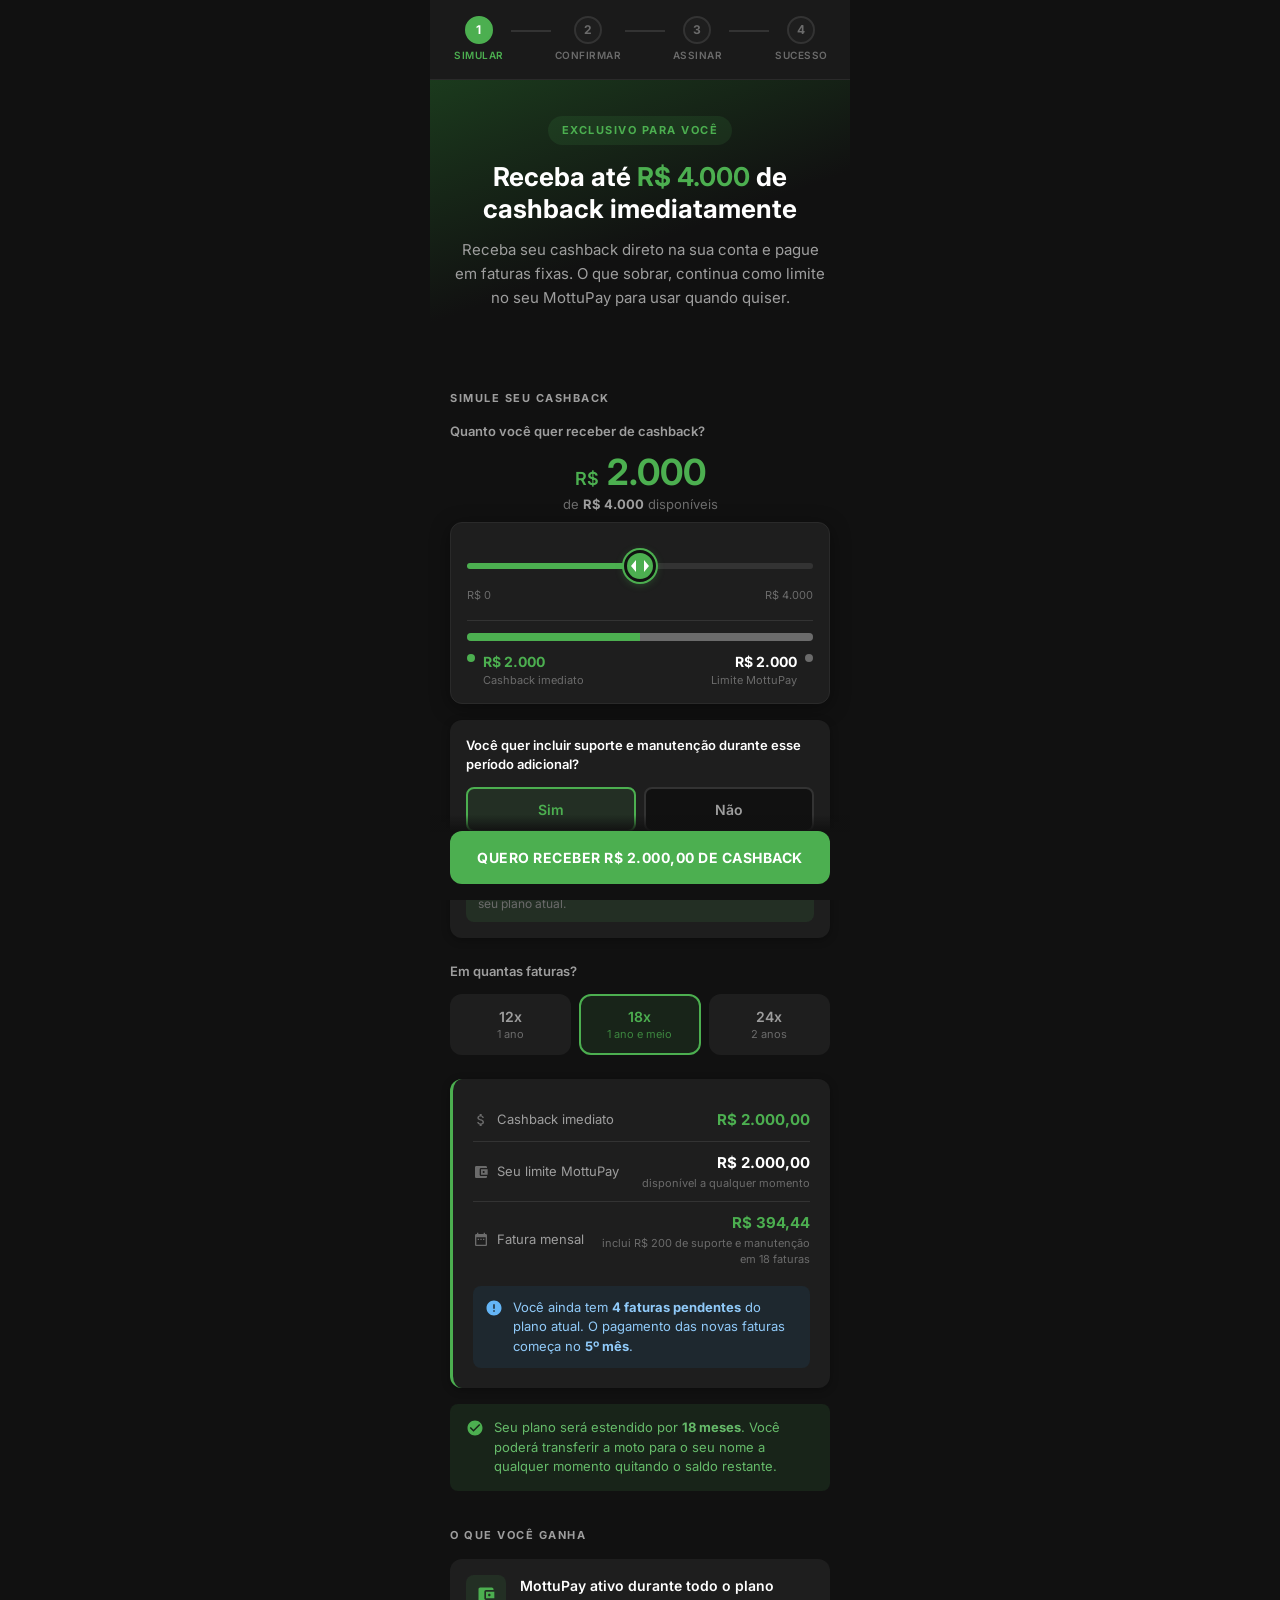
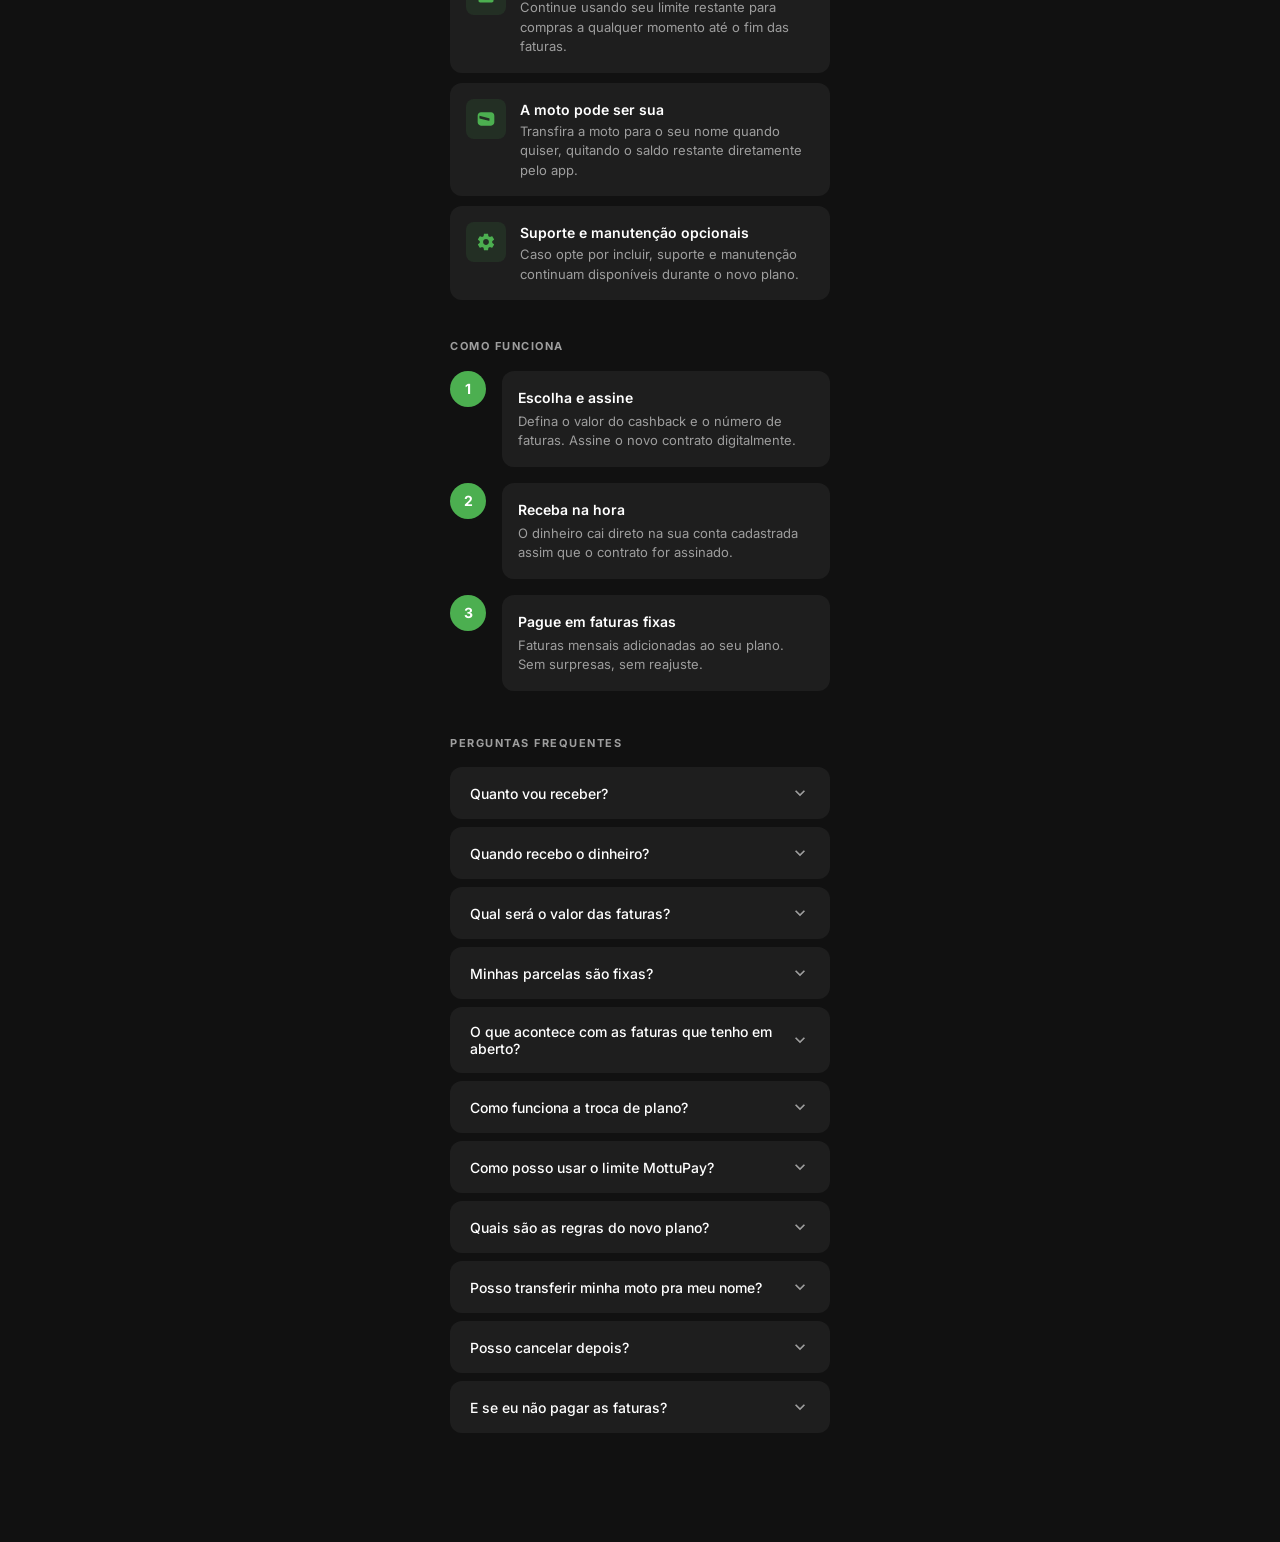
==== commit 28b16542: "Reorder FAQ by customer priority: money → transition → rules → consequences Group questions by conte" ====
--- a/index.html
+++ b/index.html
@@ -234,6 +234,7 @@
     <section class="faq">
       <div class="section-label">Perguntas frequentes</div>
 
+      <!-- Money & what I get -->
       <div class="accordion-item">
         <button class="accordion-item__header" onclick="toggleAccordion(this)">
           <span>Quanto vou receber?</span>
@@ -248,12 +249,12 @@
 
       <div class="accordion-item">
         <button class="accordion-item__header" onclick="toggleAccordion(this)">
-          <span>Minhas parcelas são fixas?</span>
-          <svg class="accordion-item__chevron" viewBox="0 0 24 24"><path d="M7.41 8.59L12 13.17l4.59-4.58L18 10l-6 6-6-6z"/></svg>
-        </button>
-        <div class="accordion-item__body">
-          <div class="accordion-item__content">
-            Suas parcelas são fixas, entretanto não cobrem gastos do seu limite MottuPay. Todos os gastos MottuPay serão cobrados adicional ao valor contratado, da mesma maneira que ocorre hoje em seu plano.
+          <span>Quando recebo o dinheiro?</span>
+          <svg class="accordion-item__chevron" viewBox="0 0 24 24"><path d="M7.41 8.59L12 13.17l4.59-4.58L18 10l-6 6-6-6z"/></svg>
+        </button>
+        <div class="accordion-item__body">
+          <div class="accordion-item__content">
+            O valor do cashback será depositado imediatamente, assim que você assinar o contrato. O limite restante do MottuPay estará disponível para uso conforme você precisar.
           </div>
         </div>
       </div>
@@ -278,12 +279,25 @@
 
       <div class="accordion-item">
         <button class="accordion-item__header" onclick="toggleAccordion(this)">
-          <span>Quando recebo o dinheiro?</span>
-          <svg class="accordion-item__chevron" viewBox="0 0 24 24"><path d="M7.41 8.59L12 13.17l4.59-4.58L18 10l-6 6-6-6z"/></svg>
-        </button>
-        <div class="accordion-item__body">
-          <div class="accordion-item__content">
-            O valor do cashback será depositado imediatamente, assim que você assinar o contrato. O limite restante do MottuPay estará disponível para uso conforme você precisar.
+          <span>Minhas parcelas são fixas?</span>
+          <svg class="accordion-item__chevron" viewBox="0 0 24 24"><path d="M7.41 8.59L12 13.17l4.59-4.58L18 10l-6 6-6-6z"/></svg>
+        </button>
+        <div class="accordion-item__body">
+          <div class="accordion-item__content">
+            Suas parcelas são fixas, entretanto não cobrem gastos do seu limite MottuPay. Todos os gastos MottuPay serão cobrados adicional ao valor contratado, da mesma maneira que ocorre hoje em seu plano.
+          </div>
+        </div>
+      </div>
+
+      <!-- Transition & existing obligations -->
+      <div class="accordion-item">
+        <button class="accordion-item__header" onclick="toggleAccordion(this)">
+          <span>O que acontece com as faturas que tenho em aberto?</span>
+          <svg class="accordion-item__chevron" viewBox="0 0 24 24"><path d="M7.41 8.59L12 13.17l4.59-4.58L18 10l-6 6-6-6z"/></svg>
+        </button>
+        <div class="accordion-item__body">
+          <div class="accordion-item__content">
+            Você ainda tem 4 faturas em aberto. Os valores da sua fatura não mudam até você pagar essas quatro faturas, após isso você começará a pagar o valor ilustrado em sua simulação.
           </div>
         </div>
       </div>
@@ -312,14 +326,15 @@
         </div>
       </div>
 
-      <div class="accordion-item">
-        <button class="accordion-item__header" onclick="toggleAccordion(this)">
-          <span>O que acontece com as faturas que tenho em aberto?</span>
-          <svg class="accordion-item__chevron" viewBox="0 0 24 24"><path d="M7.41 8.59L12 13.17l4.59-4.58L18 10l-6 6-6-6z"/></svg>
-        </button>
-        <div class="accordion-item__body">
-          <div class="accordion-item__content">
-            Você ainda tem 4 faturas em aberto. Os valores da sua fatura não mudam até você pagar essas quatro faturas, após isso você começará a pagar o valor ilustrado em sua simulação.
+      <!-- Rules & ownership -->
+      <div class="accordion-item">
+        <button class="accordion-item__header" onclick="toggleAccordion(this)">
+          <span>Quais são as regras do novo plano?</span>
+          <svg class="accordion-item__chevron" viewBox="0 0 24 24"><path d="M7.41 8.59L12 13.17l4.59-4.58L18 10l-6 6-6-6z"/></svg>
+        </button>
+        <div class="accordion-item__body">
+          <div class="accordion-item__content">
+            O novo plano segue as seguintes regras: pagamento mensal via fatura, a moto permanece no nome da Mottu. Suporte e manutenção ficam disponíveis caso você opte por incluí-los, mediante pagamento adicional.
           </div>
         </div>
       </div>
@@ -336,6 +351,7 @@
         </div>
       </div>
 
+      <!-- Consequences -->
       <div class="accordion-item">
         <button class="accordion-item__header" onclick="toggleAccordion(this)">
           <span>Posso cancelar depois?</span>
@@ -356,18 +372,6 @@
         <div class="accordion-item__body">
           <div class="accordion-item__content">
             A moto ficará sujeita a recolhimento e rescisão contratual, conforme ocorre em todos os planos.
-          </div>
-        </div>
-      </div>
-
-      <div class="accordion-item">
-        <button class="accordion-item__header" onclick="toggleAccordion(this)">
-          <span>Quais são as regras do novo plano?</span>
-          <svg class="accordion-item__chevron" viewBox="0 0 24 24"><path d="M7.41 8.59L12 13.17l4.59-4.58L18 10l-6 6-6-6z"/></svg>
-        </button>
-        <div class="accordion-item__body">
-          <div class="accordion-item__content">
-            O novo plano segue as seguintes regras: pagamento mensal via fatura, a moto permanece no nome da Mottu. Suporte e manutenção ficam disponíveis caso você opte por incluí-los, mediante pagamento adicional.
           </div>
         </div>
       </div>
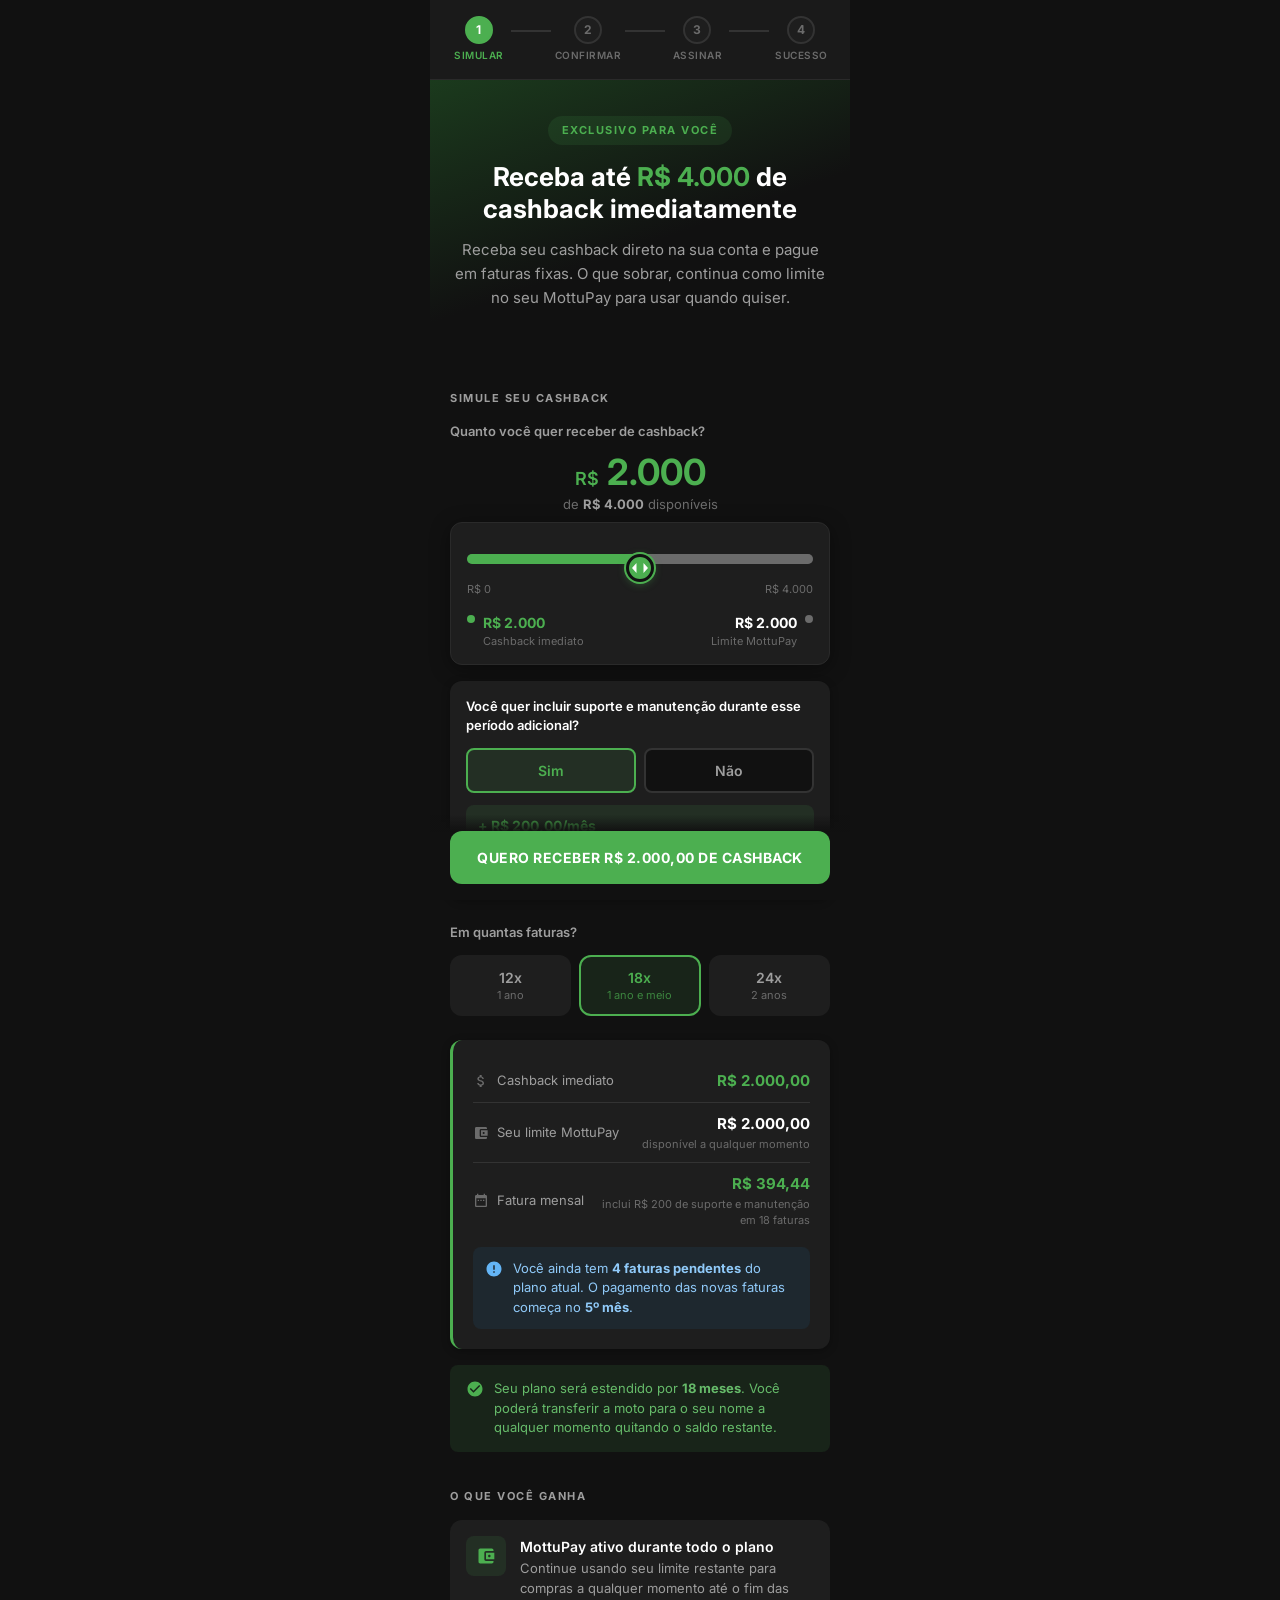
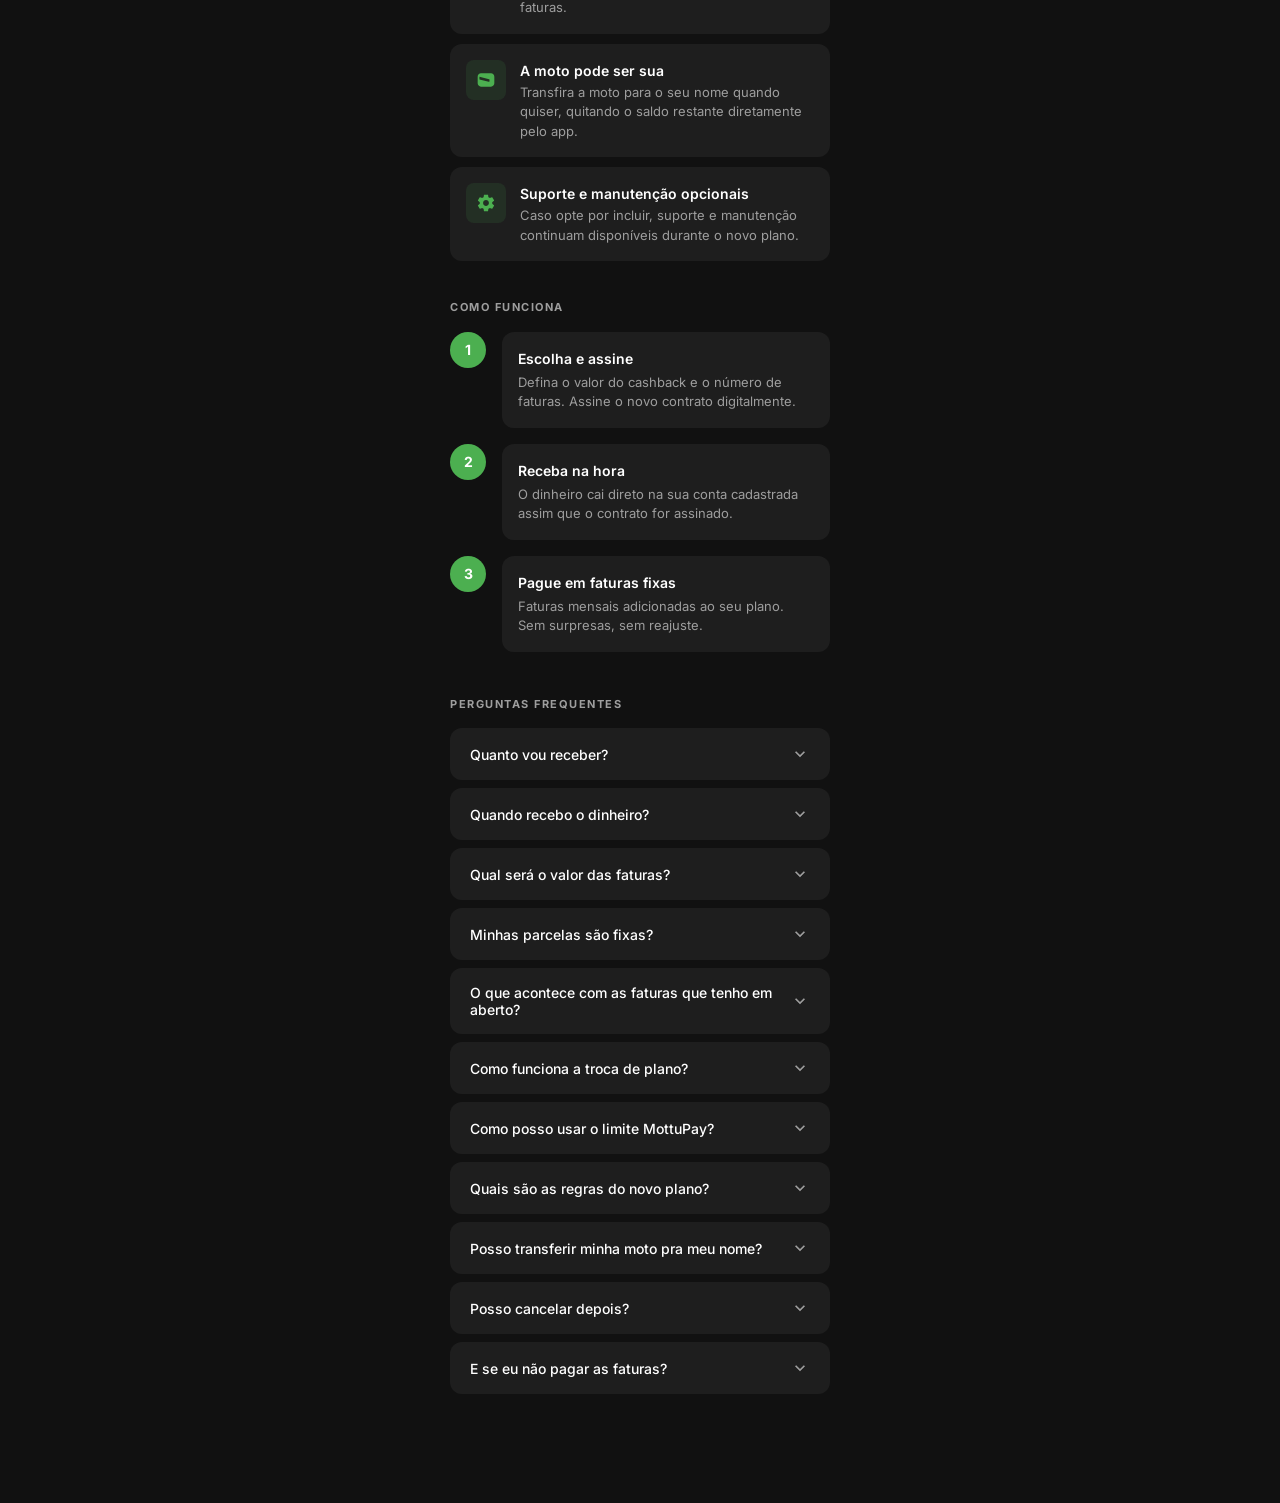
==== commit e9f57ff4: "Merge slider and stacked bar into single interactive component The stacked bar now serves as the vis" ====
--- a/index.html
+++ b/index.html
@@ -53,37 +53,33 @@
         <div class="simulator__total-credit">de <strong>R$ 4.000</strong> disponíveis</div>
       </div>
 
-      <!-- Slider with stacked bars -->
+      <!-- Combined slider + stacked bar -->
       <div class="slider-card">
-        <div class="slider-container">
-          <input type="range" class="slider slider--arrows" id="amountSlider" min="0" max="4000" step="100" value="2000">
-        </div>
-        <div class="slider-labels">
+        <div class="slider-bar">
+          <div class="slider-bar__track">
+            <div class="slider-bar__fill slider-bar__fill--green" id="splitBarLeft" style="width: 50%"></div>
+            <div class="slider-bar__fill slider-bar__fill--gray" id="splitBarRight" style="width: 50%"></div>
+          </div>
+          <input type="range" class="slider-bar__input" id="amountSlider" min="0" max="4000" step="100" value="2000">
+        </div>
+        <div class="slider-bar__labels">
           <span>R$ 0</span>
           <span>R$ 4.000</span>
         </div>
-
-        <!-- Stacked bar visualization -->
-        <div class="stacked-bar">
-          <div class="stacked-bar__track">
-            <div class="stacked-bar__fill stacked-bar__fill--green" id="splitBarLeft" style="width: 50%"></div>
-            <div class="stacked-bar__fill stacked-bar__fill--gray" id="splitBarRight" style="width: 50%"></div>
-          </div>
-          <div class="stacked-bar__legends">
-            <div class="stacked-bar__legend">
-              <span class="stacked-bar__dot stacked-bar__dot--green"></span>
-              <span class="stacked-bar__legend-text">
-                <span class="stacked-bar__value stacked-bar__value--green" id="splitLeftValue">R$ 2.000</span>
-                <span class="stacked-bar__desc">Cashback imediato</span>
-              </span>
-            </div>
-            <div class="stacked-bar__legend stacked-bar__legend--right">
-              <span class="stacked-bar__legend-text stacked-bar__legend-text--right">
-                <span class="stacked-bar__value" id="splitRightValue">R$ 2.000</span>
-                <span class="stacked-bar__desc">Limite MottuPay</span>
-              </span>
-              <span class="stacked-bar__dot stacked-bar__dot--gray"></span>
-            </div>
+        <div class="slider-bar__legends">
+          <div class="slider-bar__legend">
+            <span class="slider-bar__dot slider-bar__dot--green"></span>
+            <span class="slider-bar__legend-text">
+              <span class="slider-bar__value slider-bar__value--green" id="splitLeftValue">R$ 2.000</span>
+              <span class="slider-bar__desc">Cashback imediato</span>
+            </span>
+          </div>
+          <div class="slider-bar__legend slider-bar__legend--right">
+            <span class="slider-bar__legend-text slider-bar__legend-text--right">
+              <span class="slider-bar__value" id="splitRightValue">R$ 2.000</span>
+              <span class="slider-bar__desc">Limite MottuPay</span>
+            </span>
+            <span class="slider-bar__dot slider-bar__dot--gray"></span>
           </div>
         </div>
       </div>
@@ -514,10 +510,7 @@
         updateCtaState();
       }
 
-      // Update slider track fill
-      const pct = (amount / MAX_CREDIT) * 100;
-      amountSlider.style.background =
-        'linear-gradient(to right, #4CAF50 0%, #4CAF50 ' + pct + '%, #333 ' + pct + '%, #333 100%)';
+      // (slider track fill is handled by stacked bar segments)
     }
 
     function updateCtaState() {
--- a/css/styles.css
+++ b/css/styles.css
@@ -728,105 +728,124 @@
   border: 1px solid var(--color-border);
 }
 
-/* Range Slider */
-.slider-container {
+/* === Combined Slider + Stacked Bar === */
+.slider-bar {
   position: relative;
-  padding: 8px 0;
-  margin-bottom: 4px;
-}
-
-.slider {
+  height: 32px;
+  display: flex;
+  align-items: center;
+}
+
+.slider-bar__track {
+  display: flex;
+  width: 100%;
+  height: 10px;
+  border-radius: 5px;
+  overflow: hidden;
+  background-color: var(--color-divider);
+}
+
+.slider-bar__fill {
+  height: 100%;
+  transition: width 0.15s ease;
+  min-width: 2px;
+}
+
+.slider-bar__fill--green {
+  background-color: var(--color-green);
+}
+
+.slider-bar__fill--gray {
+  background-color: var(--color-text-muted);
+}
+
+/* Invisible range input overlaid on the bar */
+.slider-bar__input {
   -webkit-appearance: none;
   appearance: none;
+  position: absolute;
+  top: 0;
+  left: 0;
   width: 100%;
-  height: 6px;
-  border-radius: 3px;
-  background: var(--color-divider);
+  height: 100%;
+  background: transparent;
   outline: none;
-}
-
-.slider::-webkit-slider-thumb {
+  margin: 0;
+  cursor: pointer;
+  z-index: 2;
+}
+
+/* Hide the native track */
+.slider-bar__input::-webkit-slider-runnable-track {
+  -webkit-appearance: none;
+  height: 10px;
+  background: transparent;
+}
+
+.slider-bar__input::-moz-range-track {
+  height: 10px;
+  background: transparent;
+  border: none;
+}
+
+/* The draggable thumb */
+.slider-bar__input::-webkit-slider-thumb {
   -webkit-appearance: none;
   appearance: none;
-  width: 32px;
-  height: 32px;
+  width: 28px;
+  height: 28px;
   border-radius: 50%;
-  background: var(--color-green);
+  background: var(--color-green) url("data:image/svg+xml,%3Csvg xmlns='http://www.w3.org/2000/svg' width='16' height='10' fill='white'%3E%3Cpath d='M4.5 0L0 5l4.5 5V0zM11.5 0v10L16 5l-4.5-5z'/%3E%3C/svg%3E") no-repeat center center;
+  background-size: 16px 10px;
   cursor: pointer;
   border: 3px solid var(--color-bg);
   box-shadow: 0 0 0 2px var(--color-green), 0 2px 8px rgba(76, 175, 80, 0.4);
   transition: box-shadow 0.2s;
-  position: relative;
-}
-
-.slider::-webkit-slider-thumb:active {
+  margin-top: 0;
+}
+
+.slider-bar__input::-webkit-slider-thumb:active {
   box-shadow: 0 0 0 3px var(--color-green), 0 2px 12px rgba(76, 175, 80, 0.6);
-}
-
-.slider::-moz-range-thumb {
-  width: 32px;
-  height: 32px;
+  transform: scale(1.1);
+}
+
+.slider-bar__input::-moz-range-thumb {
+  width: 28px;
+  height: 28px;
   border-radius: 50%;
-  background: var(--color-green);
+  background: var(--color-green) url("data:image/svg+xml,%3Csvg xmlns='http://www.w3.org/2000/svg' width='16' height='10' fill='white'%3E%3Cpath d='M4.5 0L0 5l4.5 5V0zM11.5 0v10L16 5l-4.5-5z'/%3E%3C/svg%3E") no-repeat center center;
+  background-size: 16px 10px;
   cursor: pointer;
   border: 3px solid var(--color-bg);
   box-shadow: 0 0 0 2px var(--color-green), 0 2px 8px rgba(76, 175, 80, 0.4);
 }
 
-.slider-labels {
+.slider-bar__labels {
   display: flex;
   justify-content: space-between;
   font-size: 0.6875rem;
   color: var(--color-text-muted);
-  margin-bottom: 16px;
-}
-
-/* === Stacked Bar Visualization === */
-.stacked-bar {
-  padding-top: 12px;
-  border-top: 1px solid var(--color-divider);
-}
-
-.stacked-bar__track {
-  display: flex;
-  height: 8px;
-  border-radius: 4px;
-  overflow: hidden;
-  background-color: var(--color-divider);
-  margin-bottom: 10px;
-}
-
-.stacked-bar__fill {
-  height: 100%;
-  transition: width 0.2s ease;
-  min-width: 2px;
-}
-
-.stacked-bar__fill--green {
-  background-color: var(--color-green);
-}
-
-.stacked-bar__fill--gray {
-  background-color: var(--color-text-muted);
-}
-
-.stacked-bar__legends {
+  margin-top: 6px;
+  margin-bottom: 14px;
+}
+
+.slider-bar__legends {
   display: flex;
   justify-content: space-between;
   align-items: flex-start;
 }
 
-.stacked-bar__legend {
+.slider-bar__legend {
   display: flex;
   align-items: flex-start;
   gap: 8px;
 }
 
-.stacked-bar__legend--right {
+.slider-bar__legend--right {
   text-align: right;
 }
 
-.stacked-bar__dot {
+.slider-bar__dot {
   width: 8px;
   height: 8px;
   min-width: 8px;
@@ -834,35 +853,35 @@
   margin-top: 3px;
 }
 
-.stacked-bar__dot--green {
+.slider-bar__dot--green {
   background-color: var(--color-green);
 }
 
-.stacked-bar__dot--gray {
+.slider-bar__dot--gray {
   background-color: var(--color-text-muted);
 }
 
-.stacked-bar__legend-text {
+.slider-bar__legend-text {
   display: flex;
   flex-direction: column;
   gap: 1px;
 }
 
-.stacked-bar__legend-text--right {
+.slider-bar__legend-text--right {
   align-items: flex-end;
 }
 
-.stacked-bar__value {
+.slider-bar__value {
   font-size: 0.875rem;
   font-weight: 700;
   color: var(--color-text-primary);
 }
 
-.stacked-bar__value--green {
+.slider-bar__value--green {
   color: var(--color-green);
 }
 
-.stacked-bar__desc {
+.slider-bar__desc {
   font-size: 0.6875rem;
   color: var(--color-text-muted);
   line-height: 1.3;
@@ -1172,17 +1191,6 @@
   padding-right: 16px;
 }
 
-/* === Slider Arrow Indicators (<>) === */
-.slider--arrows::-webkit-slider-thumb {
-  position: relative;
-  background: var(--color-green) url("data:image/svg+xml,%3Csvg xmlns='http://www.w3.org/2000/svg' width='18' height='12' fill='white'%3E%3Cpath d='M5 0L0 6l5 6V0zM13 0v12l5-6-5-6z'/%3E%3C/svg%3E") no-repeat center center;
-  background-size: 18px 12px;
-}
-
-.slider--arrows::-moz-range-thumb {
-  background: var(--color-green) url("data:image/svg+xml,%3Csvg xmlns='http://www.w3.org/2000/svg' width='18' height='12' fill='white'%3E%3Cpath d='M5 0L0 6l5 6V0zM13 0v12l5-6-5-6z'/%3E%3C/svg%3E") no-repeat center center;
-  background-size: 18px 12px;
-}
 
 /* === Card Row Footnote === */
 .card-row__footnote {
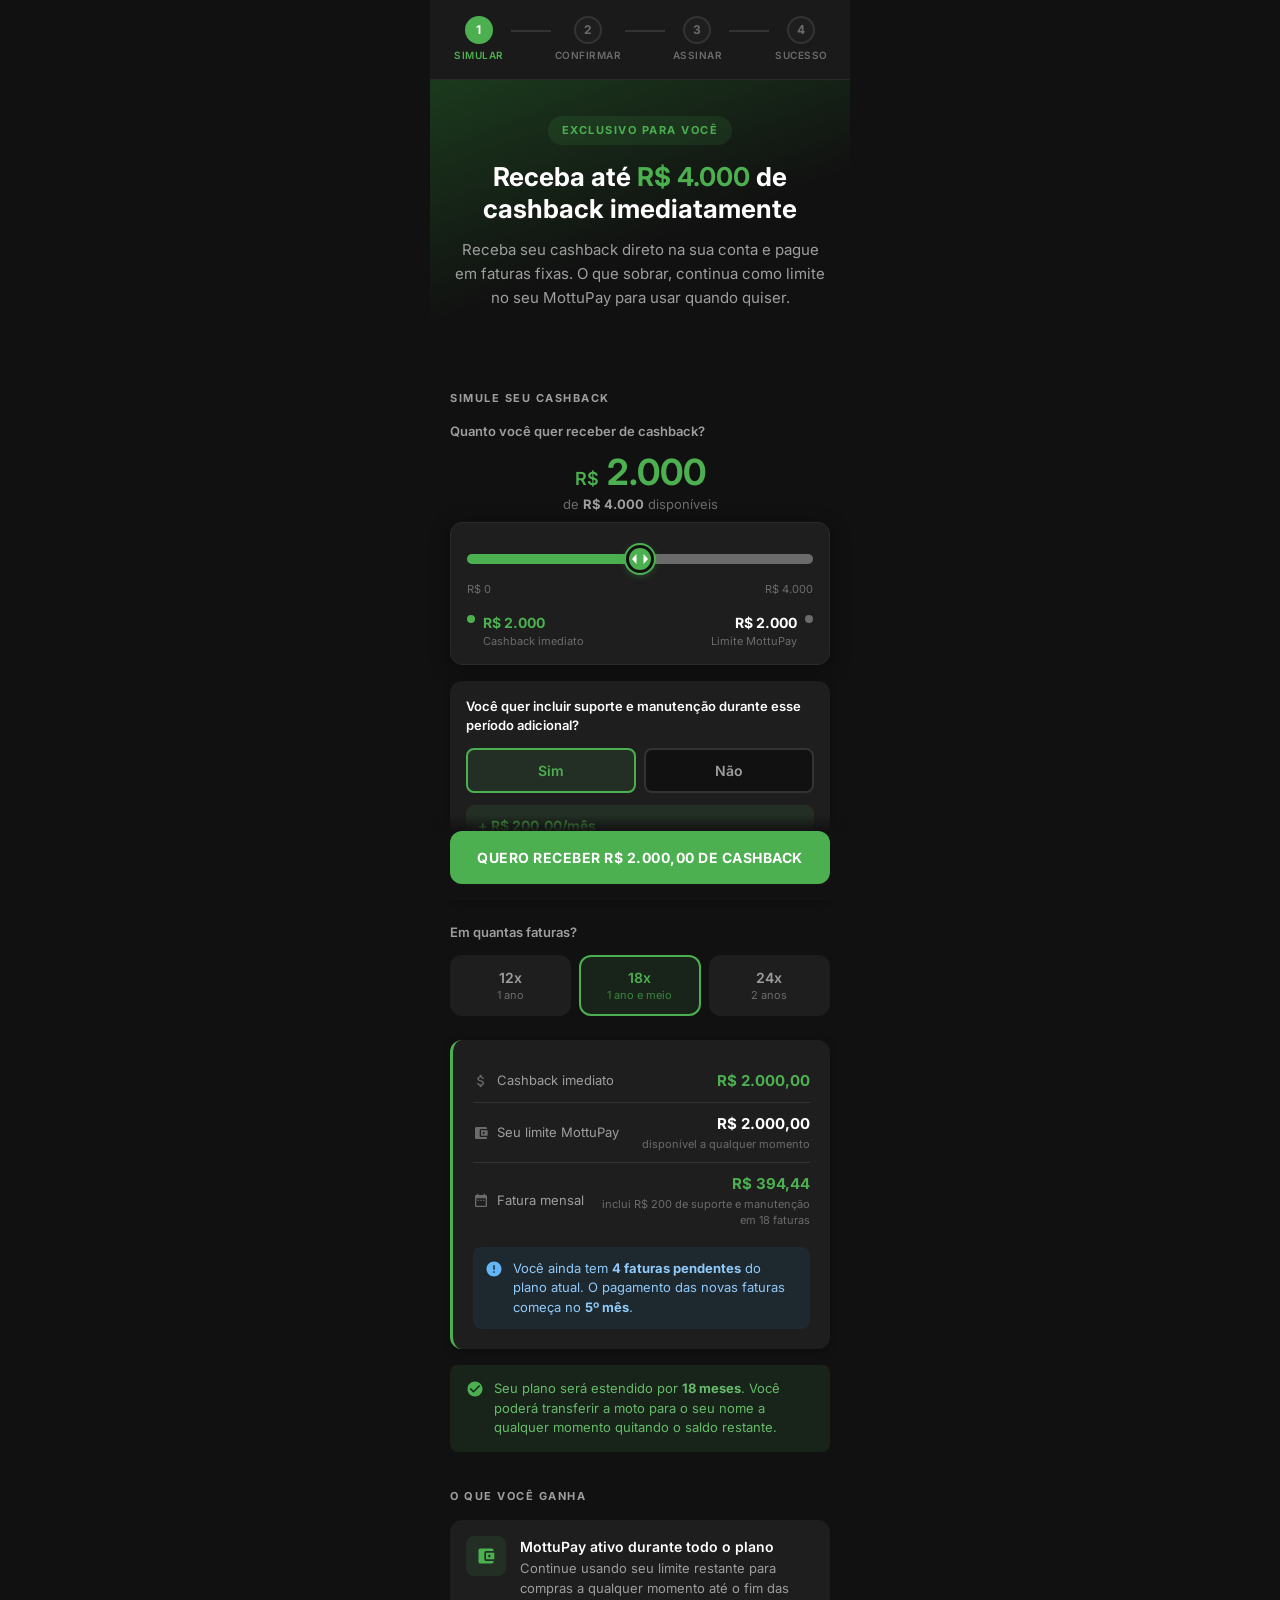
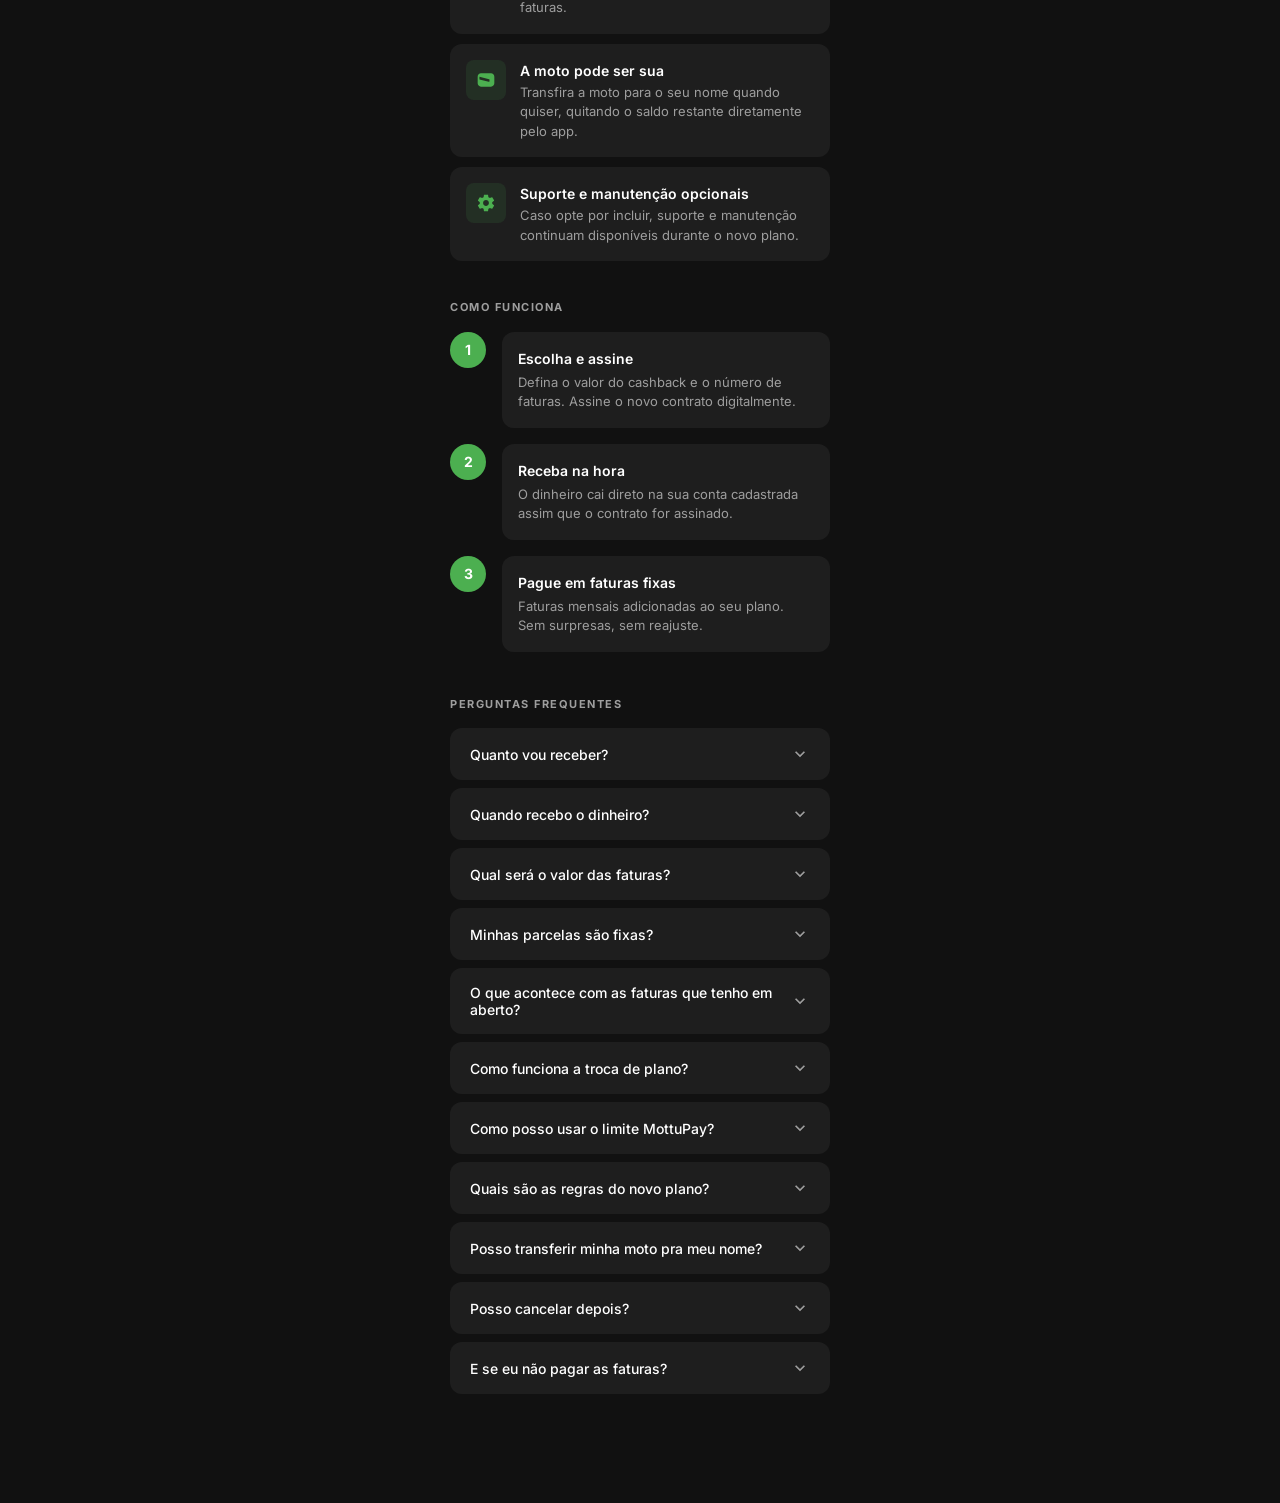
==== commit 3b63bf12: "Fix slider thumb vertical alignment and bar proportions - Add margin-top: -9px to center 28px thumb " ====
--- a/index.html
+++ b/index.html
@@ -452,8 +452,9 @@
       amountDisplay.textContent = formatDisplay(amount);
       resultImmediate.textContent = formatCurrency(amount);
 
-      // Split visualization
-      const pctLeft = (amount / MAX_CREDIT) * 100;
+      // Split visualization — use actual total so min-remaining is visible
+      const total = amount + remaining;
+      const pctLeft = (amount / total) * 100;
       const pctRight = 100 - pctLeft;
       splitBarLeft.style.width = pctLeft + '%';
       splitBarRight.style.width = pctRight + '%';
--- a/css/styles.css
+++ b/css/styles.css
@@ -801,7 +801,7 @@
   border: 3px solid var(--color-bg);
   box-shadow: 0 0 0 2px var(--color-green), 0 2px 8px rgba(76, 175, 80, 0.4);
   transition: box-shadow 0.2s;
-  margin-top: 0;
+  margin-top: -9px;
 }
 
 .slider-bar__input::-webkit-slider-thumb:active {
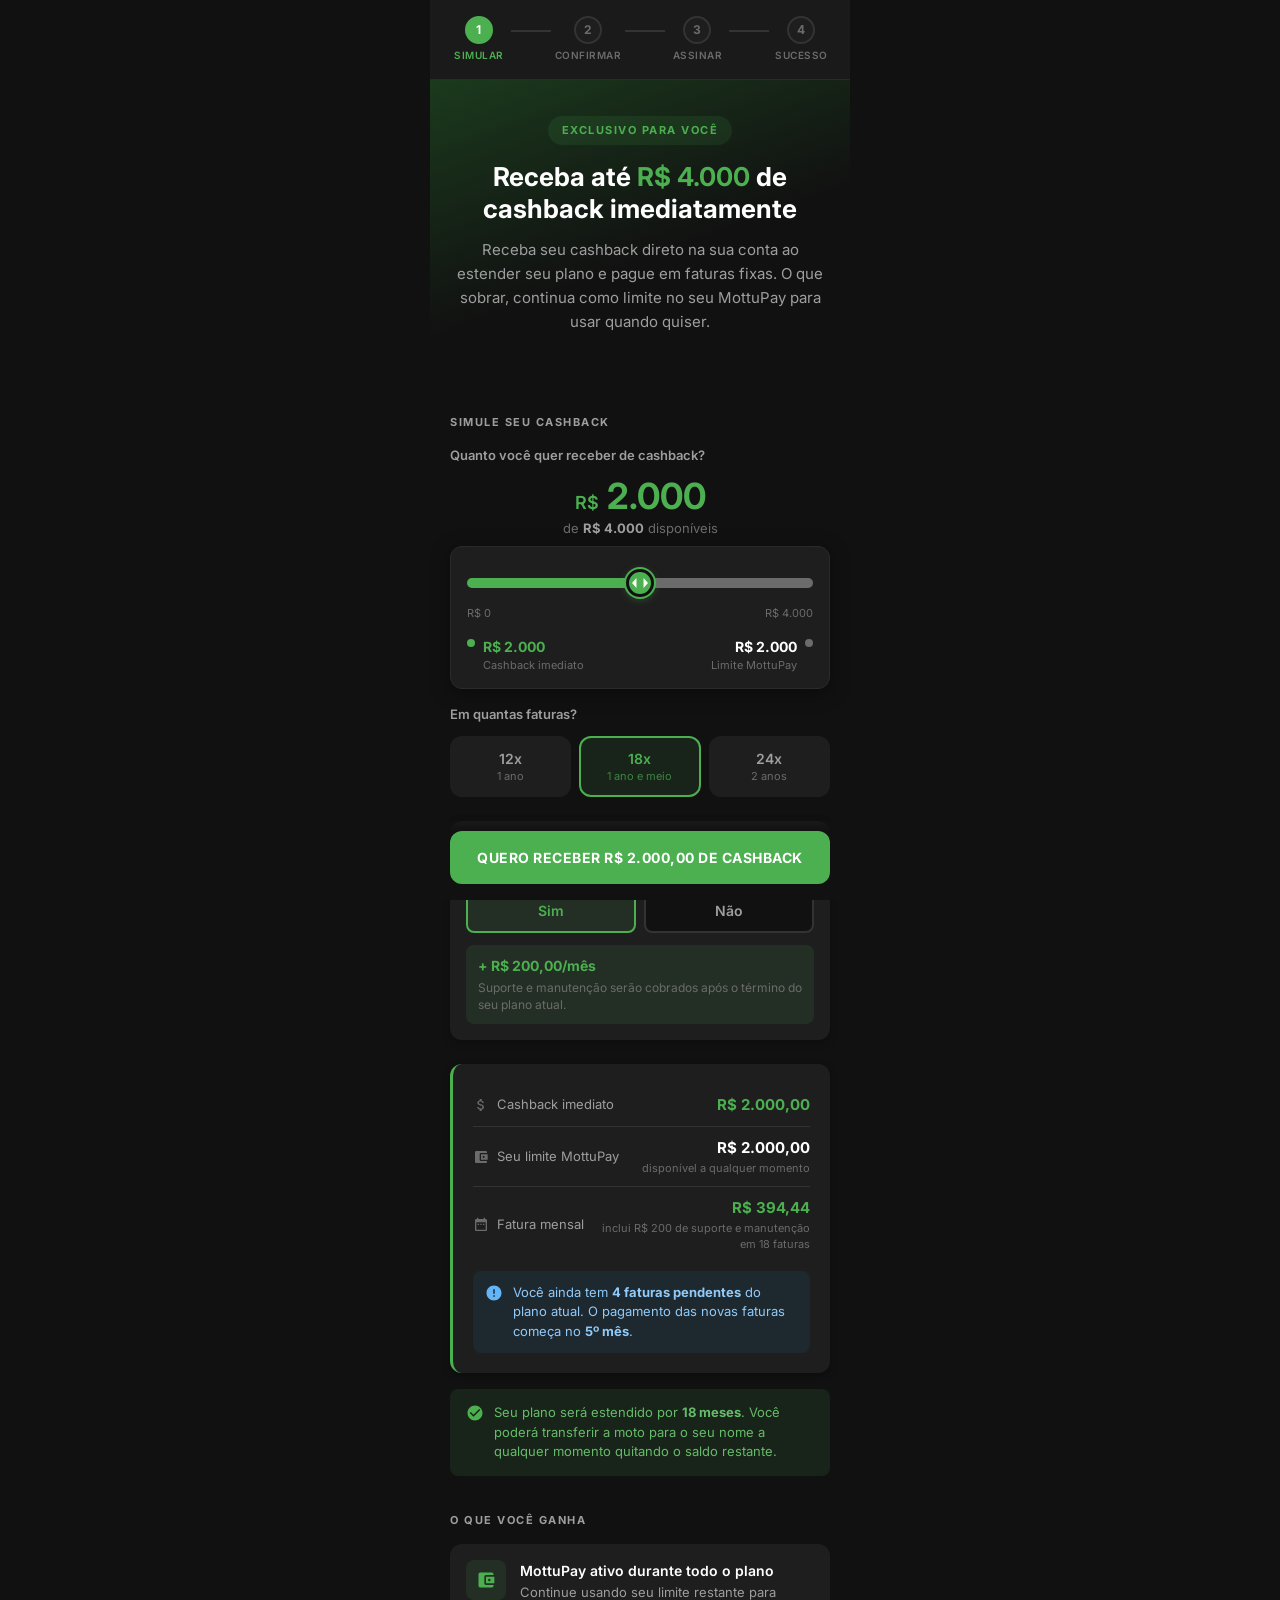
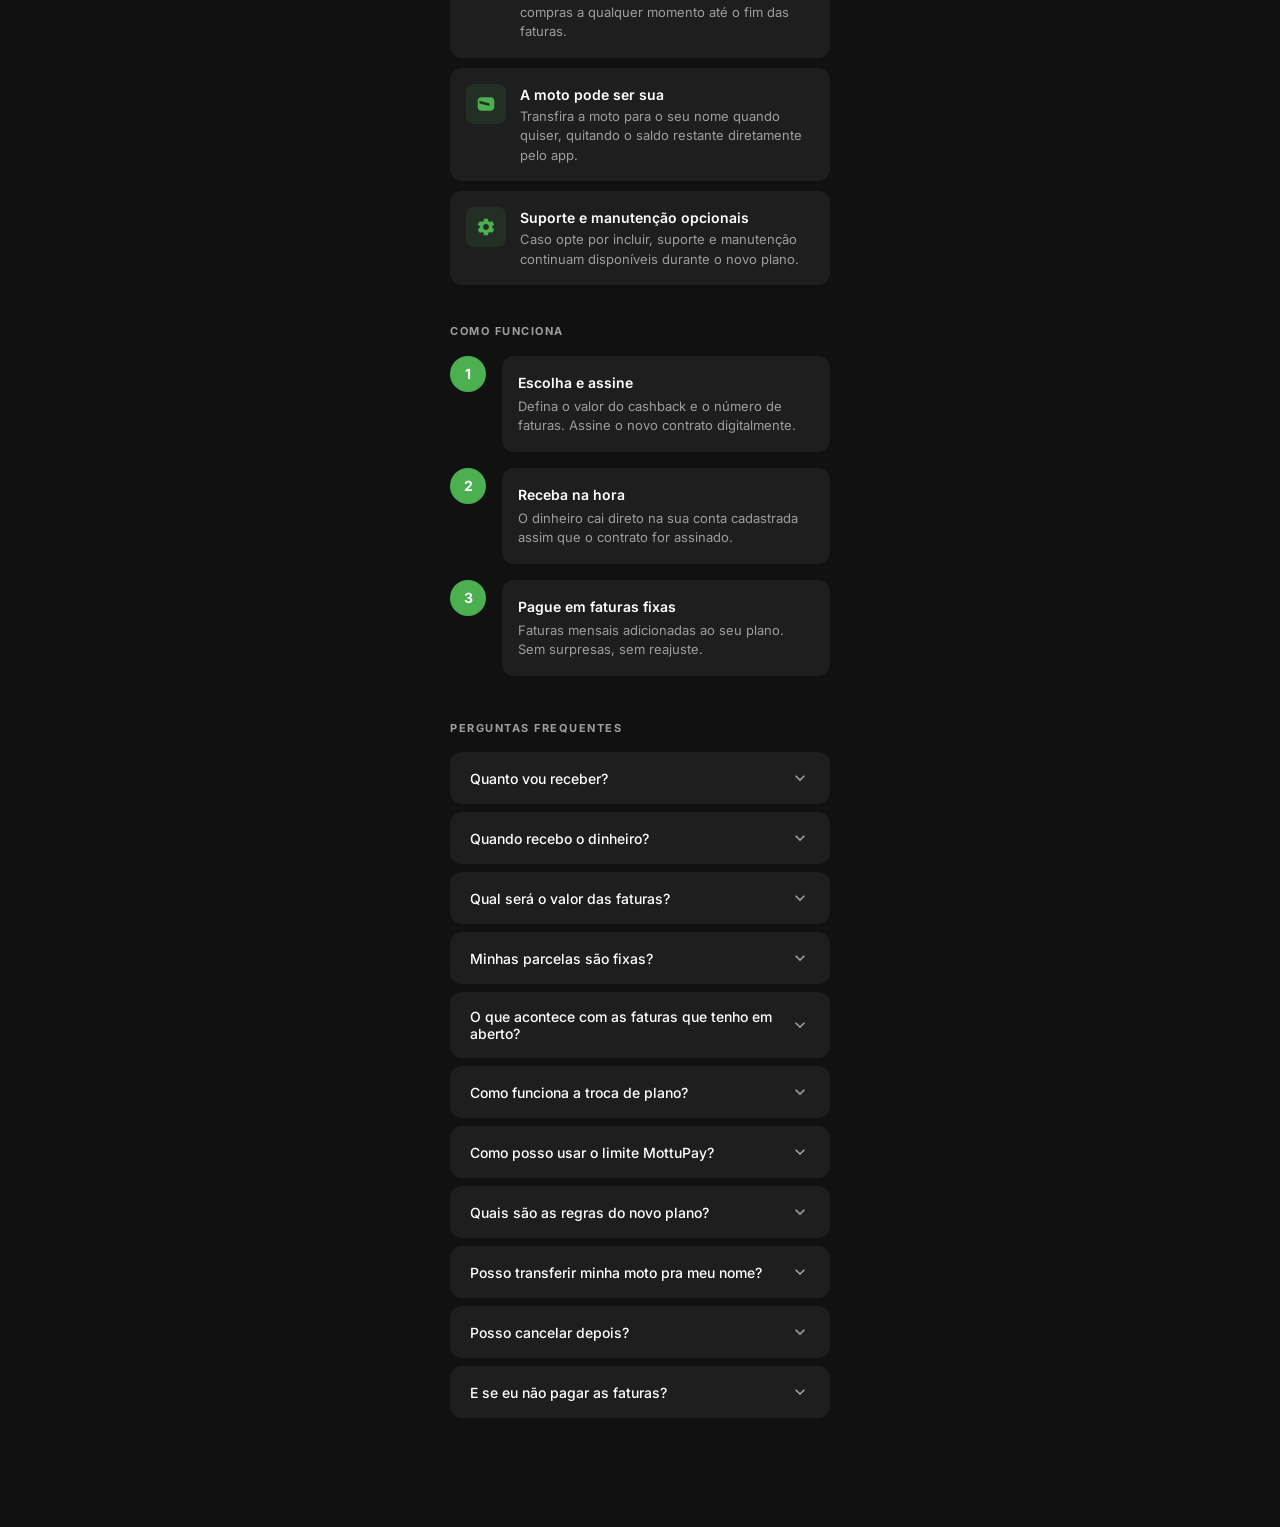
==== commit d15051a8: "Landing page: swap installment/maintenance order, update subtitle text - Move "Em quantas faturas?" " ====
--- a/index.html
+++ b/index.html
@@ -39,7 +39,7 @@
     <section class="hero">
       <span class="hero__eyebrow">Exclusivo para você</span>
       <h1 class="hero__title">Receba até <span class="text-green">R$ 4.000</span> de cashback imediatamente</h1>
-      <p class="hero__subtitle">Receba seu cashback direto na sua conta e pague em faturas fixas. O que sobrar, continua como limite no seu MottuPay para usar quando quiser.</p>
+      <p class="hero__subtitle">Receba seu cashback direto na sua conta ao estender seu plano e pague em faturas fixas. O que sobrar, continua como limite no seu MottuPay para usar quando quiser.</p>
     </section>
 
     <!-- Simulator -->
@@ -90,6 +90,23 @@
         <span>Você precisa selecionar no mínimo R$ 1.000 para receber o cashback</span>
       </div>
 
+      <!-- Term Selector -->
+      <div class="simulator__label" id="termLabel">Em quantas faturas?</div>
+      <div class="term-selector" id="termSelector">
+        <button class="term-option" data-months="12" onclick="selectTerm(this)">
+          12x
+          <span>1 ano</span>
+        </button>
+        <button class="term-option active" data-months="18" onclick="selectTerm(this)">
+          18x
+          <span>1 ano e meio</span>
+        </button>
+        <button class="term-option" data-months="24" onclick="selectTerm(this)">
+          24x
+          <span>2 anos</span>
+        </button>
+      </div>
+
       <!-- Maintenance Option -->
       <div class="maintenance-option" id="maintenanceOption">
         <div class="simulator__label">Você quer incluir suporte e manutenção durante esse período adicional?</div>
@@ -101,23 +118,6 @@
           <span class="maintenance-info__cost">+ R$ 200,00/mês</span>
           <span class="maintenance-info__note">Suporte e manutenção serão cobrados após o término do seu plano atual.</span>
         </div>
-      </div>
-
-      <!-- Term Selector -->
-      <div class="simulator__label" id="termLabel">Em quantas faturas?</div>
-      <div class="term-selector" id="termSelector">
-        <button class="term-option" data-months="12" onclick="selectTerm(this)">
-          12x
-          <span>1 ano</span>
-        </button>
-        <button class="term-option active" data-months="18" onclick="selectTerm(this)">
-          18x
-          <span>1 ano e meio</span>
-        </button>
-        <button class="term-option" data-months="24" onclick="selectTerm(this)">
-          24x
-          <span>2 anos</span>
-        </button>
       </div>
 
       <!-- Result Card -->
--- a/css/styles.css
+++ b/css/styles.css
@@ -235,6 +235,34 @@
   border-left: 3px solid var(--color-green);
 }
 
+.card--compact {
+  padding: 14px 16px;
+}
+
+.card--compact .card__title {
+  margin-bottom: 8px;
+}
+
+.card--compact .card-row {
+  padding: 8px 0;
+  gap: 10px;
+}
+
+.card--compact .card-row__icon {
+  width: 28px;
+  height: 28px;
+  min-width: 28px;
+}
+
+.card--compact .card-row__icon svg {
+  width: 14px;
+  height: 14px;
+}
+
+.card--compact .card-row__value--large {
+  font-size: 1.25rem;
+}
+
 .card__title {
   font-size: 0.6875rem;
   font-weight: 700;
@@ -348,6 +376,11 @@
 
 .accordion-item.active .accordion-item__body {
   max-height: 300px;
+}
+
+.accordion-item--tall.active .accordion-item__body {
+  max-height: 2000px;
+  overflow-y: auto;
 }
 
 .accordion-item__content {
